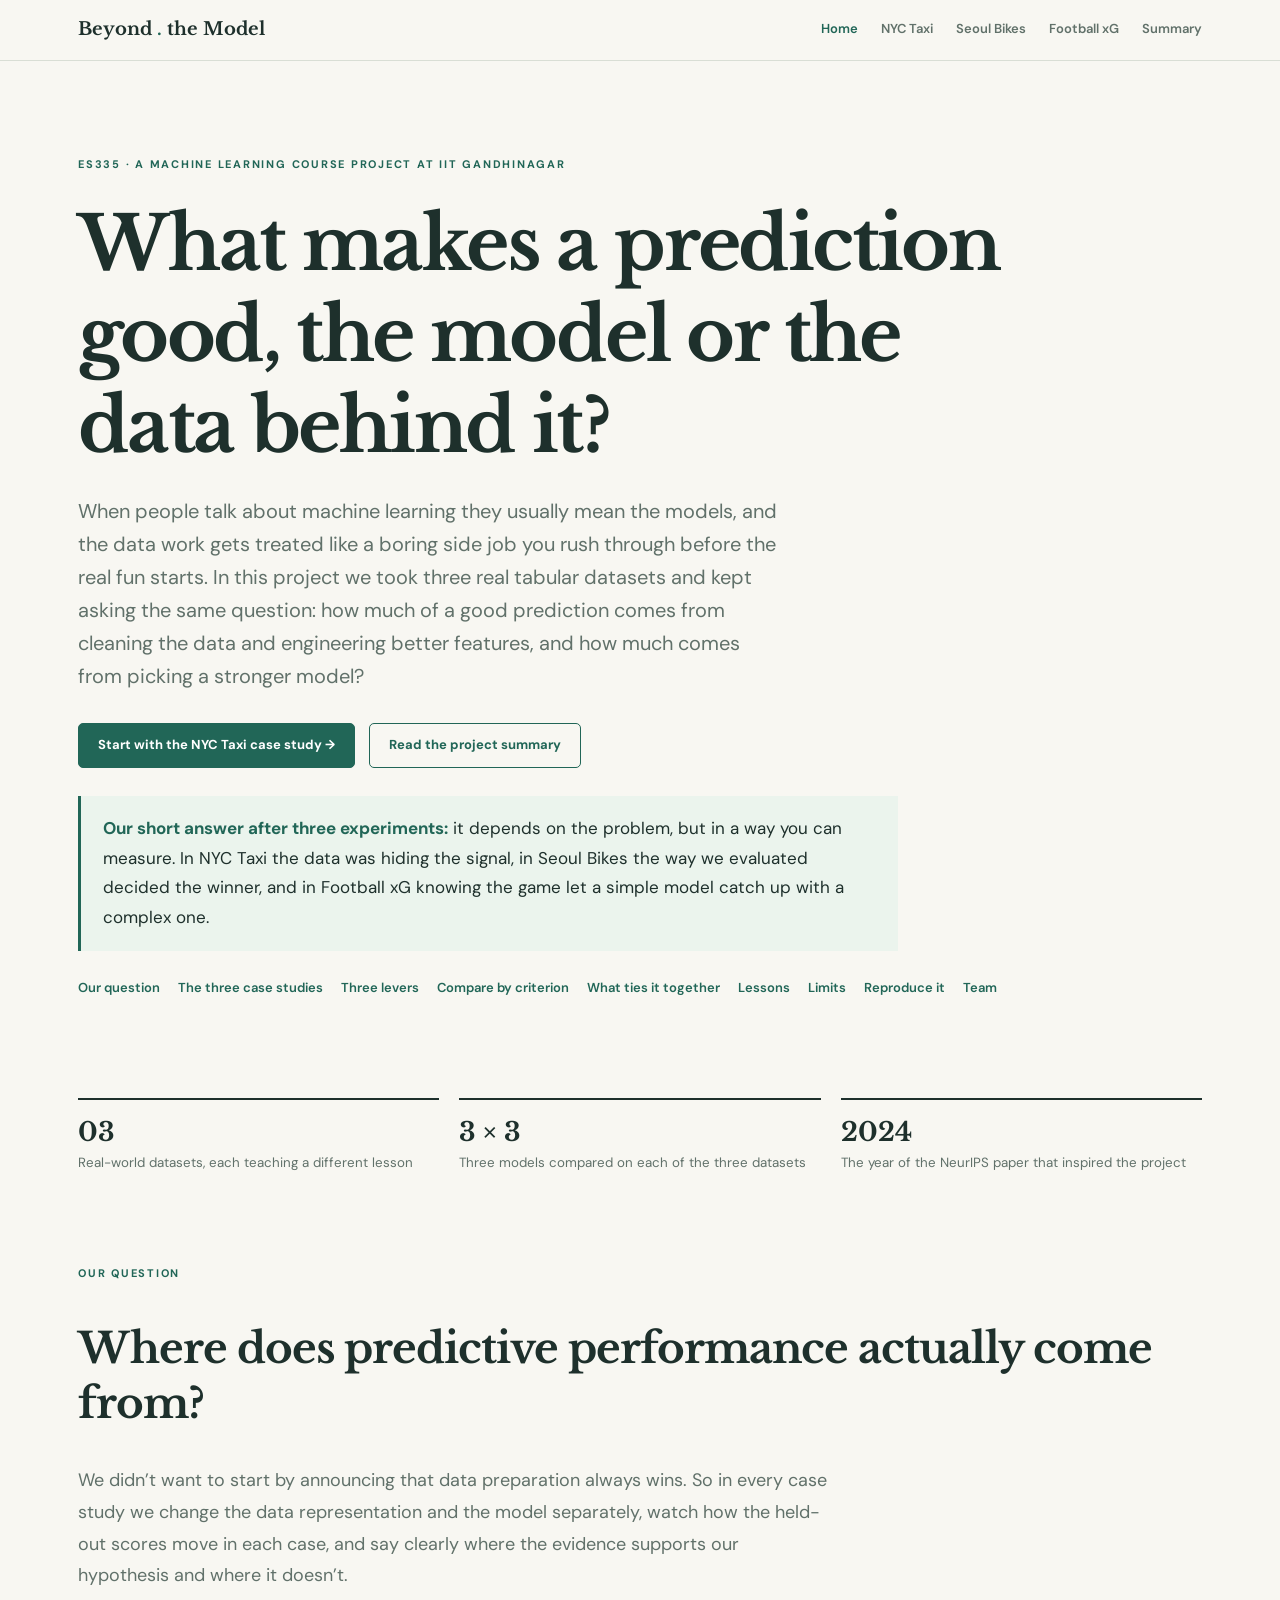
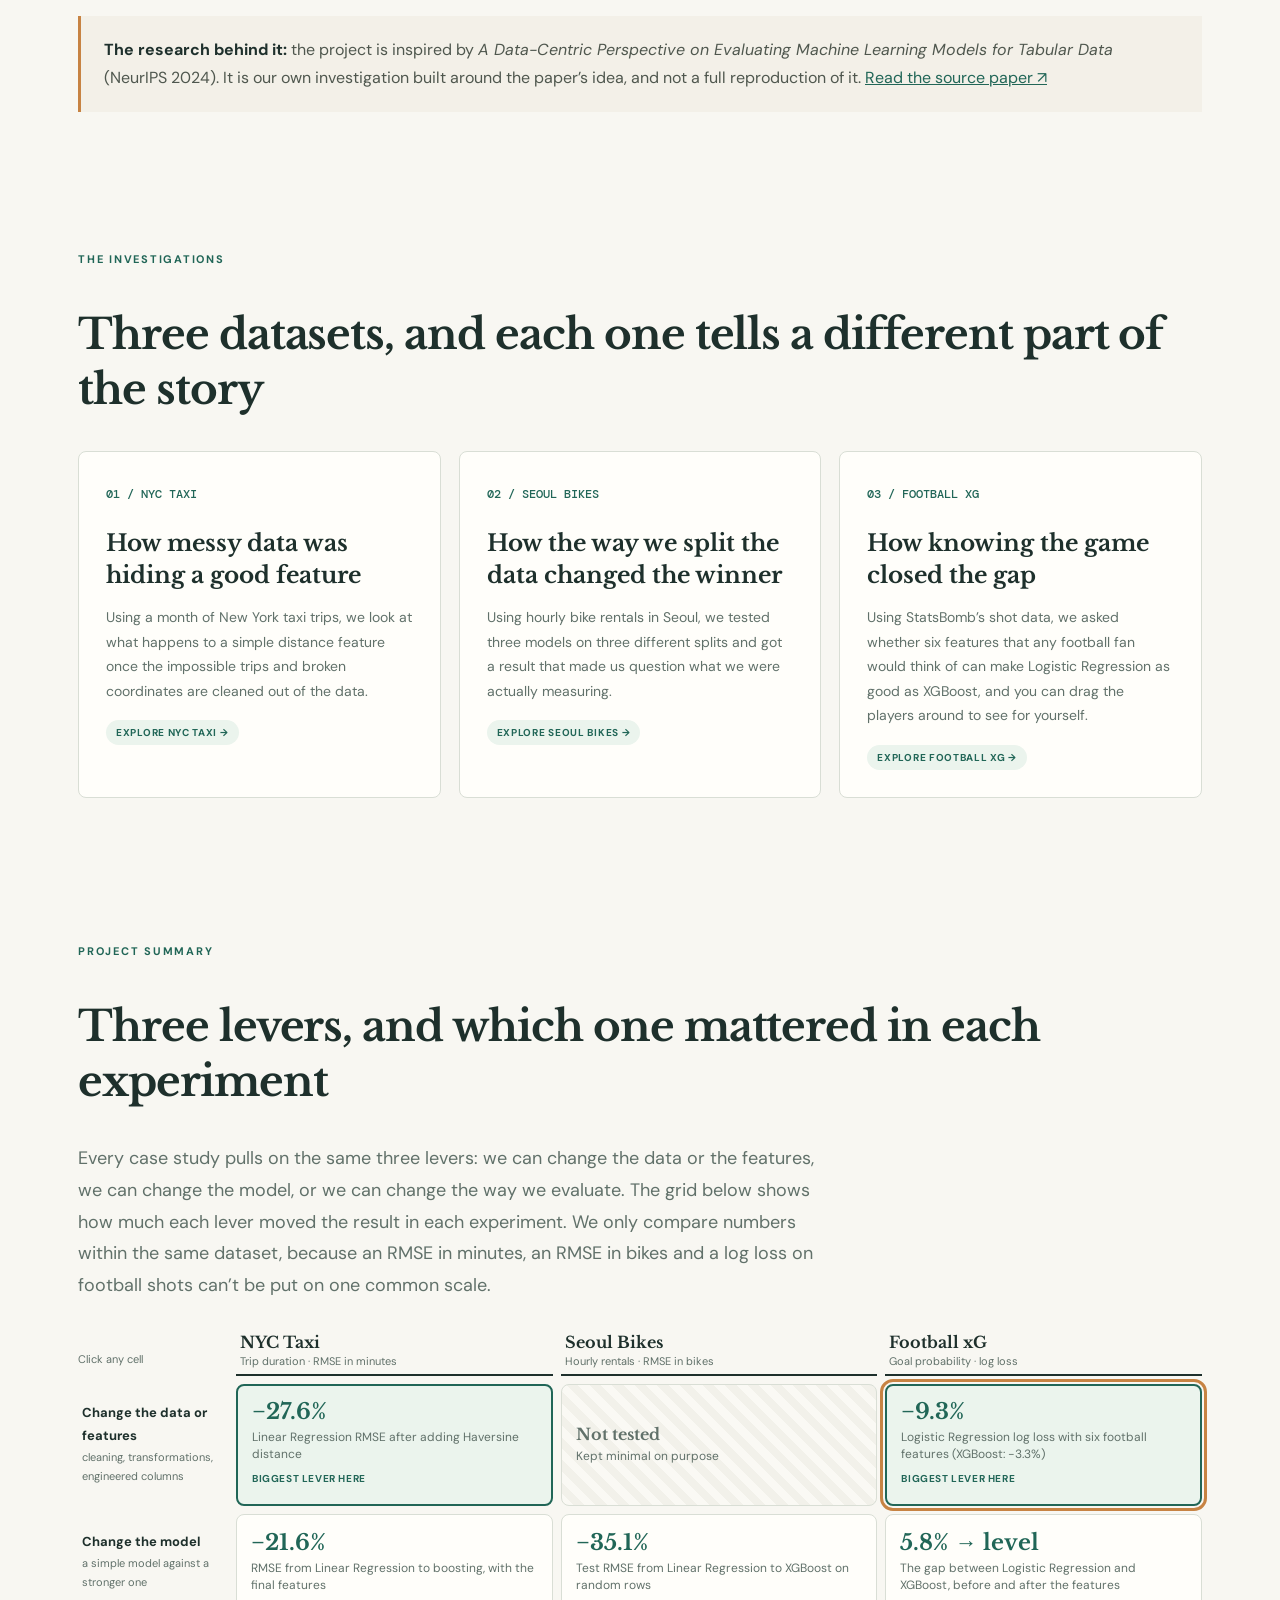
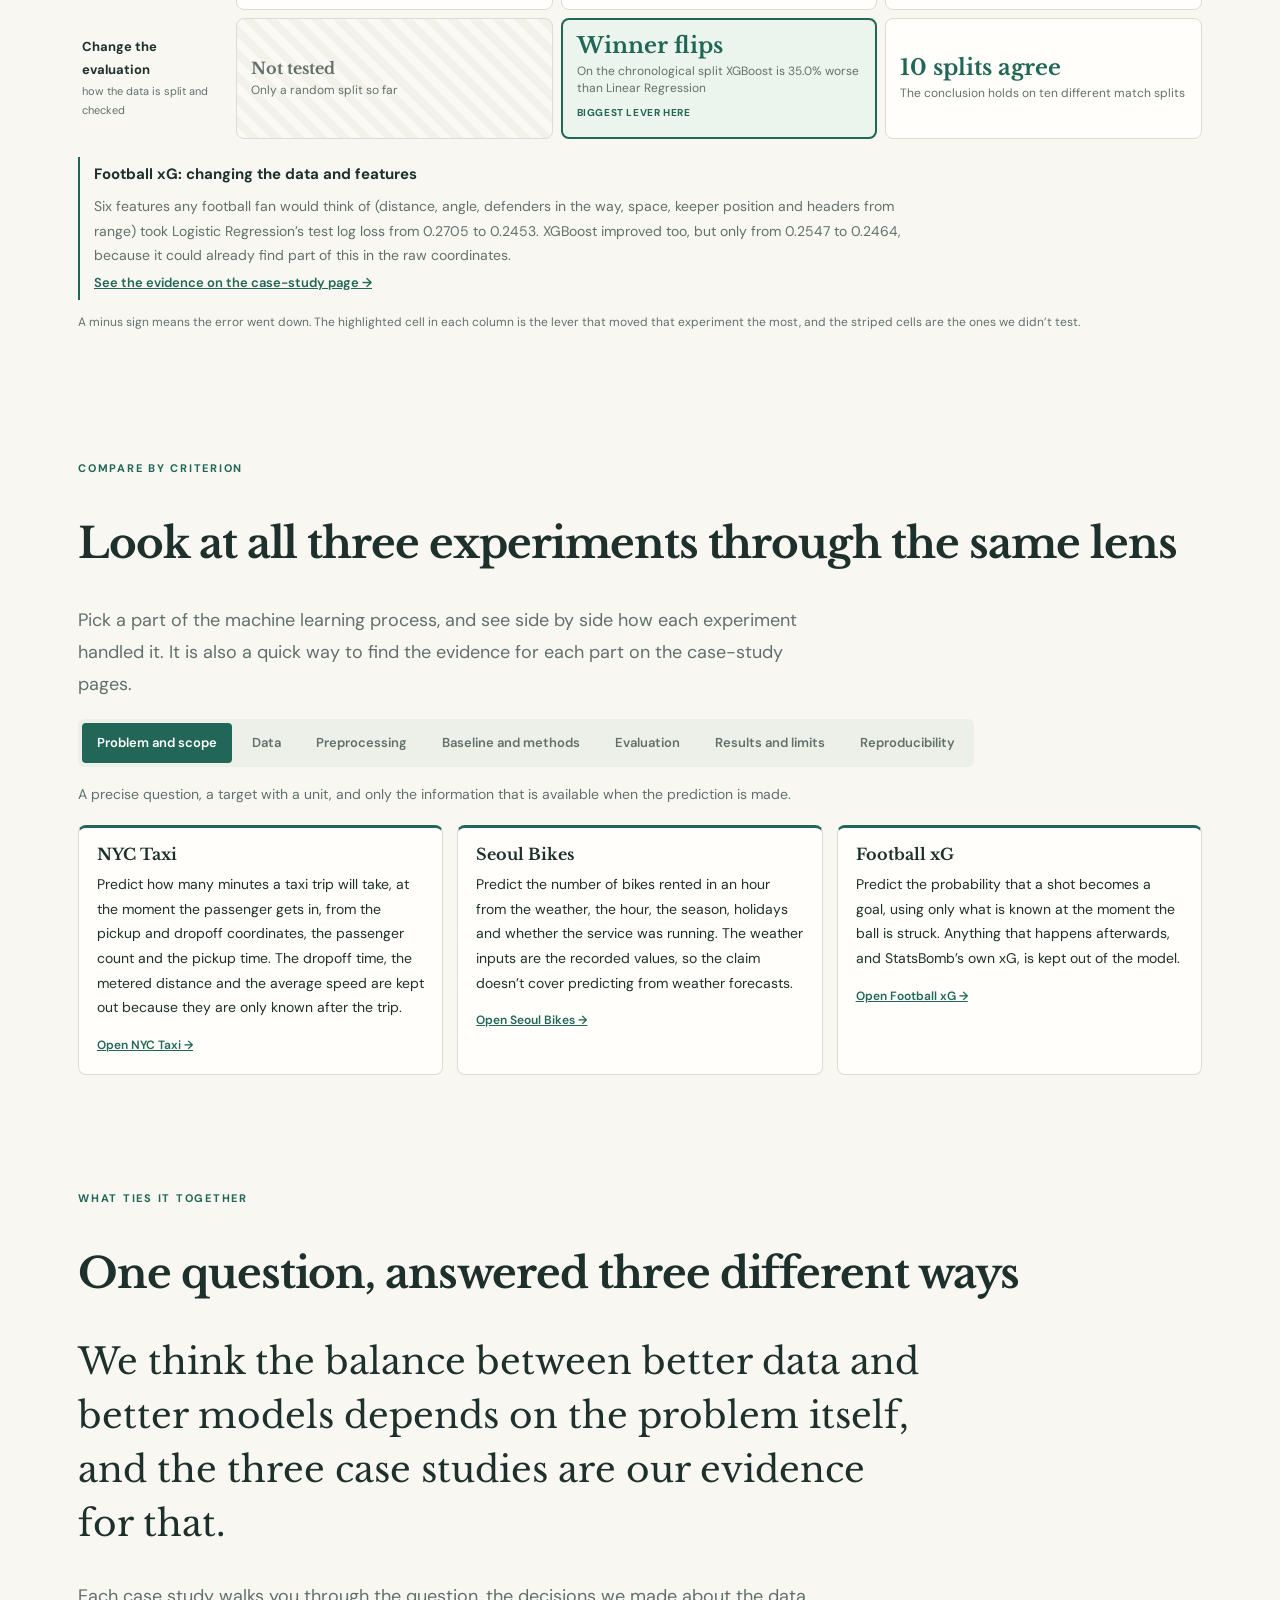
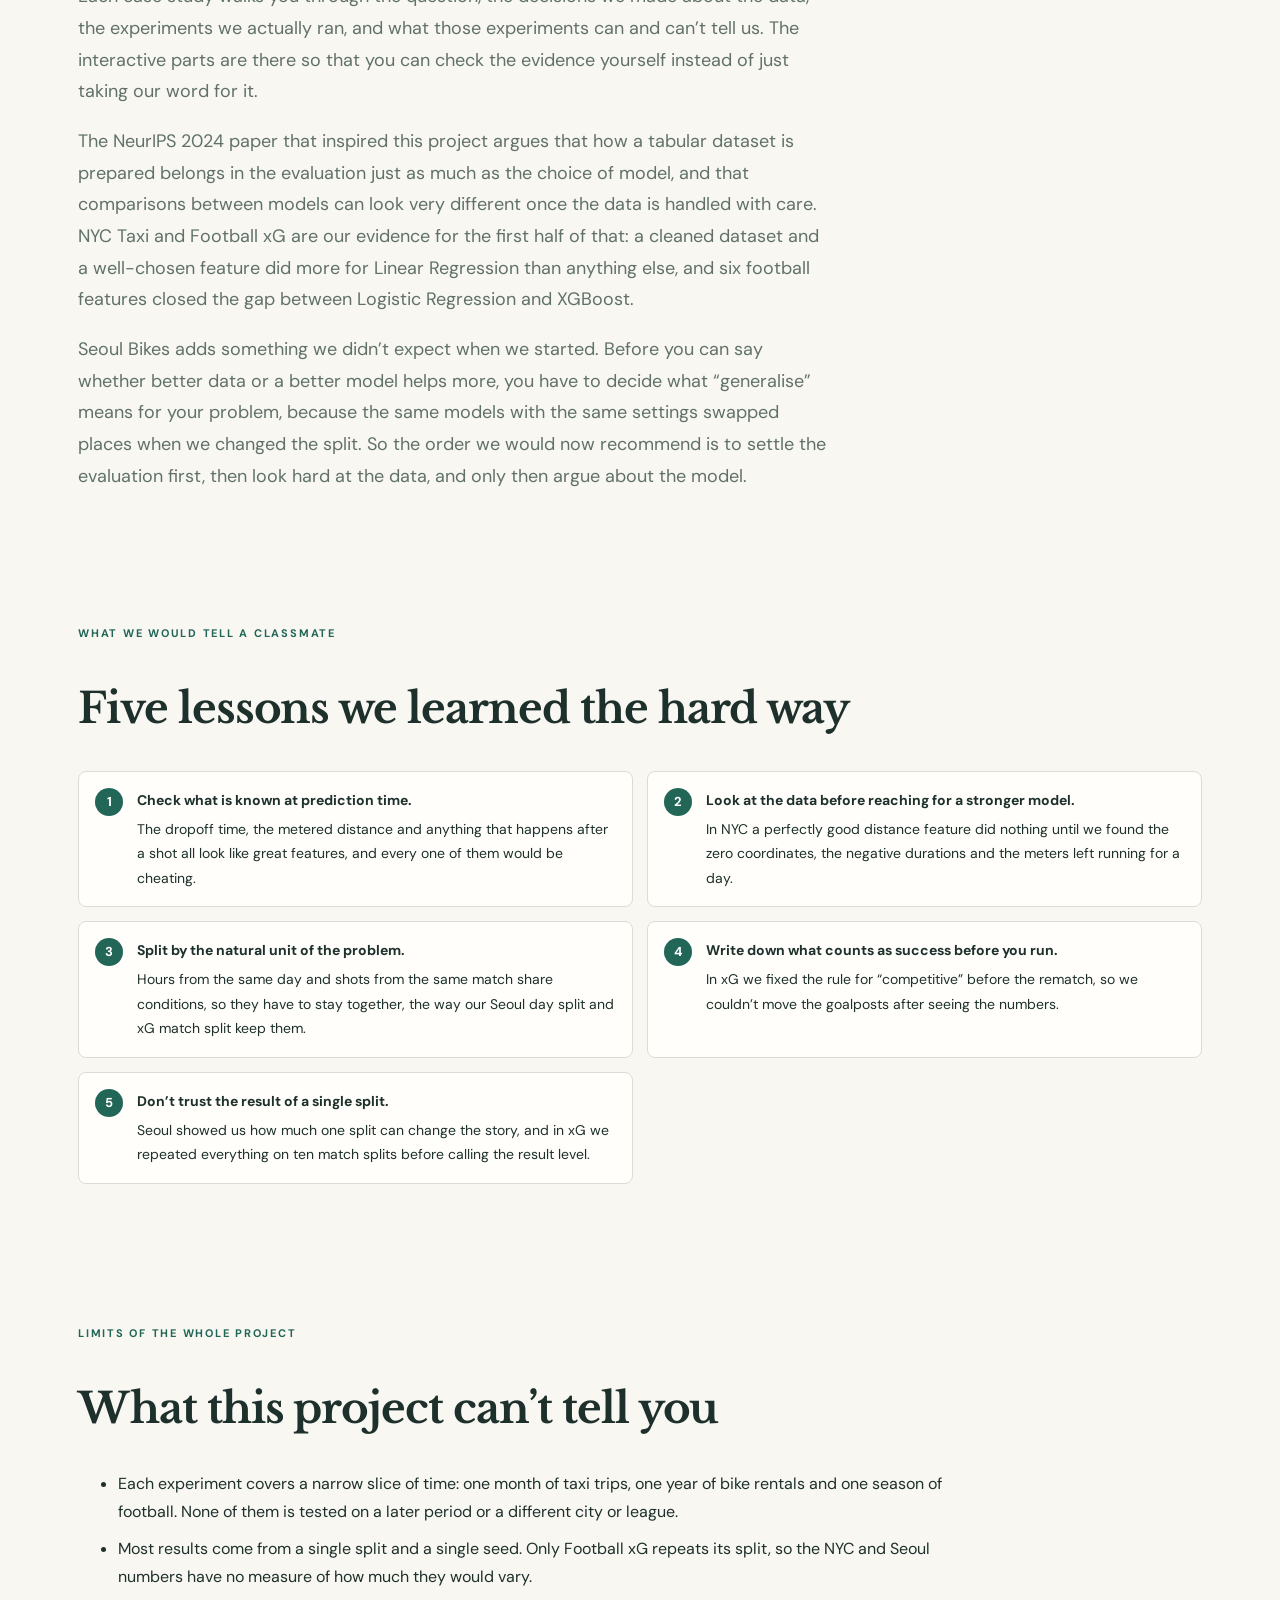
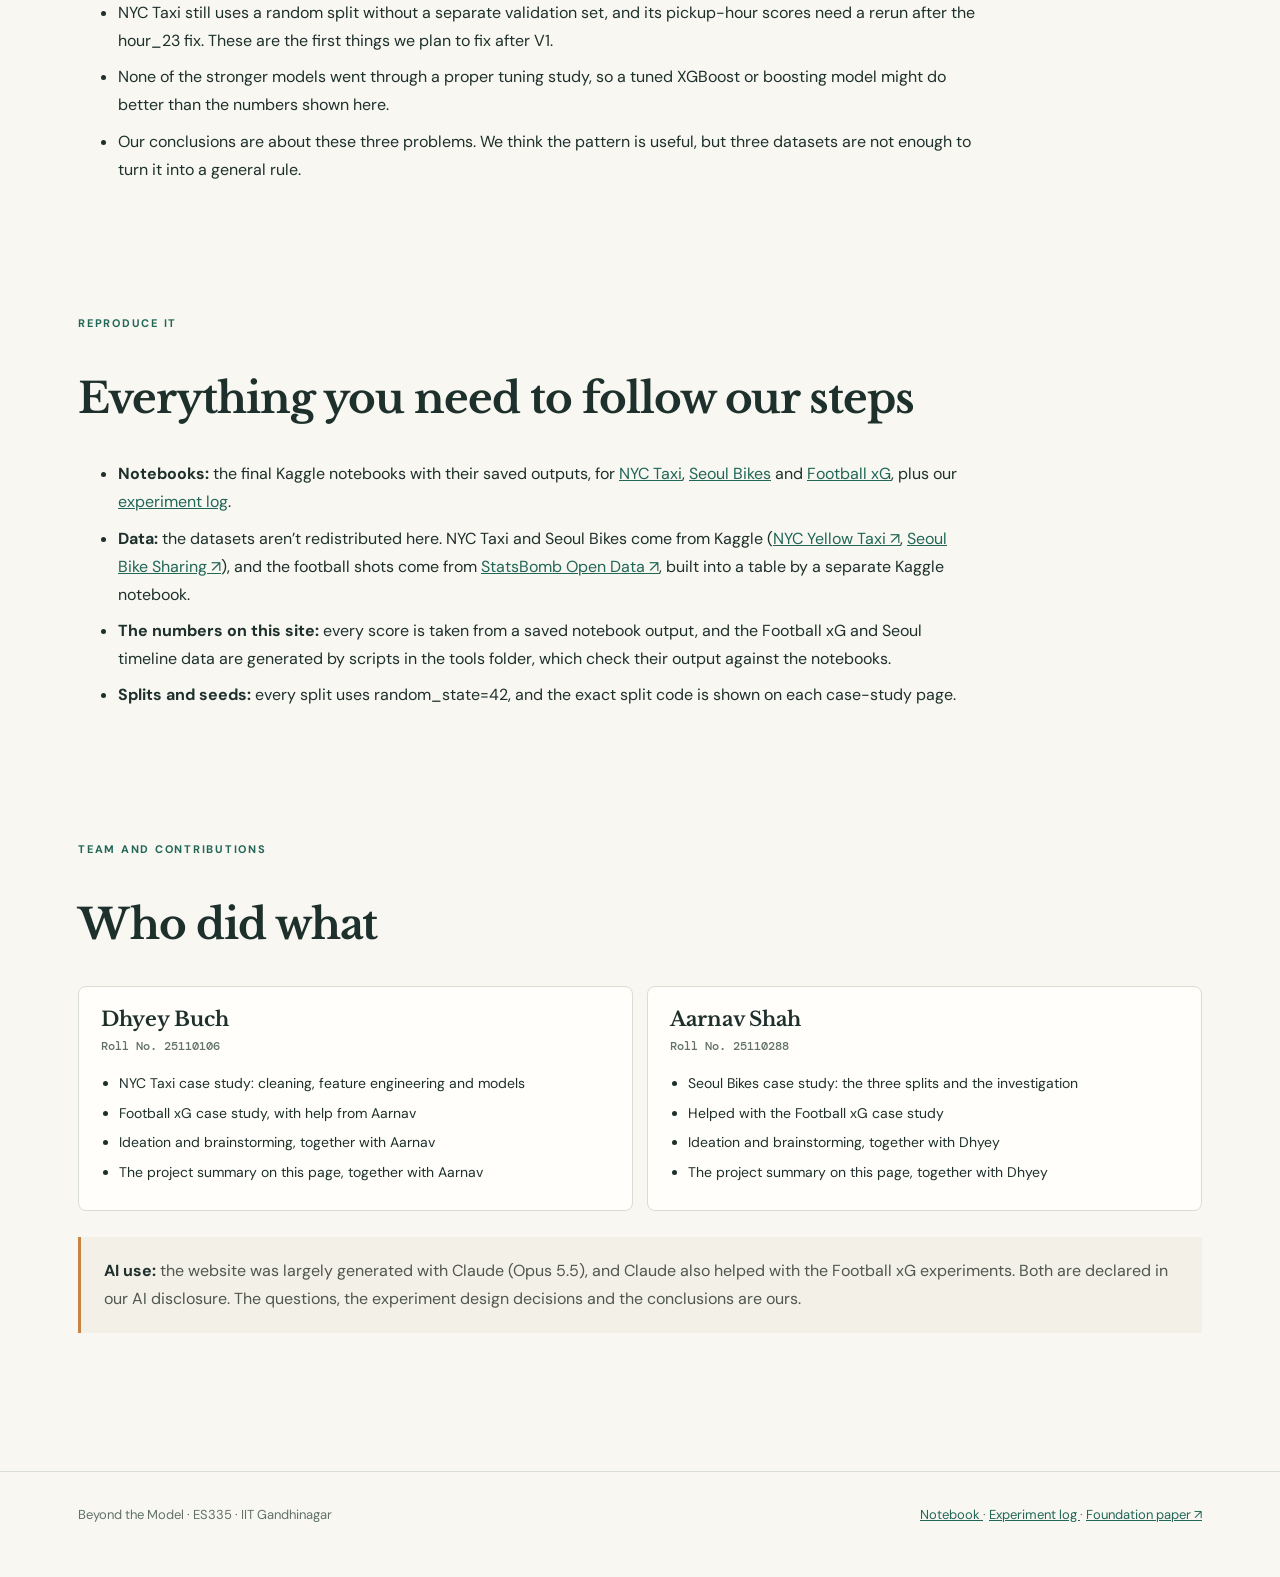
==== docs/index.html @ e811152f "Publish website V1 and final notebooks" ====
<!DOCTYPE html>
<html lang="en">
 <head>
  <meta charset="utf-8"/>
  <meta content="width=device-width, initial-scale=1" name="viewport"/>
  <meta content="Beyond the Model, an interactive data-centric machine learning project for ES335 at IIT Gandhinagar." name="description"/>
  <title>
   An interactive data-centric ML study | Beyond the Model
  </title>
  <link href="css/style.css?v=20261116-home1" rel="stylesheet"/>
  <link href="css/home.css?v=20261116-home1" rel="stylesheet"/>
 </head>
 <body class="home">
  <header class="site-header">
   <nav class="nav">
    <a class="logo" href="index.html">
     Beyond
     <span class="logo-mark">
      .
     </span>
     the Model
    </a>
    <div class="nav-links">
     <a aria-current="page" href="index.html">
      Home
     </a>
     <a href="datasets/nyc-taxi.html">
      NYC Taxi
     </a>
     <a href="datasets/dataset-2.html">
      Seoul Bikes
     </a>
     <a href="datasets/dataset-3.html">
      Football xG
     </a>
     <a href="#summary">
      Summary
     </a>
    </div>
   </nav>
  </header>
  <main>
   <section class="hero wrap">
    <span class="eyebrow">
     ES335 · A machine learning course project at IIT Gandhinagar
    </span>
    <h1>
     What makes a prediction good, the model or the data behind it?
    </h1>
    <p class="lead">
     When people talk about machine learning they usually mean the models, and the data work gets treated like a boring side job you rush through before the real fun starts. In this project we took three real tabular datasets and kept asking the same question: how much of a good prediction comes from cleaning the data and engineering better features, and how much comes from picking a stronger model?
    </p>
    <div class="hero-actions">
     <a class="btn" href="datasets/nyc-taxi.html">
      Start with the NYC Taxi case study →
     </a>
     <a class="btn ghost" href="#summary">
      Read the project summary
     </a>
    </div>
    <p class="answer">
     <strong>Our short answer after three experiments:</strong> it depends on the problem, but in a way you can measure. In NYC Taxi the data was hiding the signal, in Seoul Bikes the way we evaluated decided the winner, and in Football xG knowing the game let a simple model catch up with a complex one.
    </p>
    <nav aria-label="On this page" class="jump">
     <a href="#approach">Our question</a>
     <a href="#studies">The three case studies</a>
     <a href="#summary">Three levers</a>
     <a href="#lens">Compare by criterion</a>
     <a href="#thread">What ties it together</a>
     <a href="#lessons">Lessons</a>
     <a href="#limits">Limits</a>
     <a href="#reproduce">Reproduce it</a>
     <a href="#team">Team</a>
    </nav>
   </section>
   <div class="wrap">
    <div class="statrow">
     <div class="stat">
      <strong>
       03
      </strong>
      <small>
       Real-world datasets, each teaching a different lesson
      </small>
     </div>
     <div class="stat">
      <strong>
       3 × 3
      </strong>
      <small>
       Three models compared on each of the three datasets
      </small>
     </div>
     <div class="stat">
      <strong>
       2024
      </strong>
      <small>
       The year of the NeurIPS paper that inspired the project
      </small>
     </div>
    </div>
   </div>
   <section class="section wrap" id="approach">
    <span class="eyebrow">
     Our question
    </span>
    <h2>
     Where does predictive performance actually come from?
    </h2>
    <p class="lede">
     We didn’t want to start by announcing that data preparation always wins. So in every case study we change the data representation and the model separately, watch how the held-out scores move in each case, and say clearly where the evidence supports our hypothesis and where it doesn’t.
    </p>
    <div class="note">
     <strong>
      The research behind it:
     </strong>
     the project is inspired by
     <em>
      A Data-Centric Perspective on Evaluating Machine Learning Models for Tabular Data
     </em>
     (NeurIPS 2024). It is our own investigation built around the paper’s idea, and not a full reproduction of it.
     <a href="https://proceedings.neurips.cc/paper_files/paper/2024/hash/ae00e5ce7142d02e30a8235ede1ec6fc-Abstract-Datasets_and_Benchmarks_Track.html" rel="noopener noreferrer" target="_blank">
      Read the source paper ↗
     </a>
    </div>
   </section>
   <section class="section wrap" id="studies">
    <span class="eyebrow">
     The investigations
    </span>
    <h2>
     Three datasets, and each one tells a different part of the story
    </h2>
    <div class="cards">
     <a class="card" href="datasets/nyc-taxi.html">
      <span class="number">
       01 / NYC TAXI
      </span>
      <h3>
       How messy data was hiding a good feature
      </h3>
      <p>
       Using a month of New York taxi trips, we look at what happens to a simple distance feature once the impossible trips and broken coordinates are cleaned out of the data.
      </p>
      <span class="tag">
       Explore NYC Taxi →
      </span>
     </a>
     <a class="card" href="datasets/dataset-2.html">
      <span class="number">
       02 / SEOUL BIKES
      </span>
      <h3>
       How the way we split the data changed the winner
      </h3>
      <p>
       Using hourly bike rentals in Seoul, we tested three models on three different splits and got a result that made us question what we were actually measuring.
      </p>
      <span class="tag">
       Explore Seoul Bikes →
      </span>
     </a>
     <a class="card" href="datasets/dataset-3.html">
      <span class="number">
       03 / FOOTBALL XG
      </span>
      <h3>
       How knowing the game closed the gap
      </h3>
      <p>
       Using StatsBomb’s shot data, we asked whether six features that any football fan would think of can make Logistic Regression as good as XGBoost, and you can drag the players around to see for yourself.
      </p>
      <span class="tag">
       Explore Football xG →
      </span>
     </a>
    </div>
   </section>
   <section class="section wrap" id="summary">
    <span class="eyebrow">
     Project summary
    </span>
    <h2>
     Three levers, and which one mattered in each experiment
    </h2>
    <p class="lede">
     Every case study pulls on the same three levers: we can change the data or the features, we can change the model, or we can change the way we evaluate. The grid below shows how much each lever moved the result in each experiment. We only compare numbers within the same dataset, because an RMSE in minutes, an RMSE in bikes and a log loss on football shots can’t be put on one common scale.
    </p>
    <div aria-label="The effect of each lever in each case study" class="levers" id="levers">
    </div>
    <div aria-live="polite" class="lever-detail" id="lever-detail" role="status">
    </div>
    <p class="mini">
     A minus sign means the error went down. The highlighted cell in each column is the lever that moved that experiment the most, and the striped cells are the ones we didn’t test.
    </p>
   </section>
   <section class="section wrap" id="lens">
    <span class="eyebrow">
     Compare by criterion
    </span>
    <h2>
     Look at all three experiments through the same lens
    </h2>
    <p class="lede">
     Pick a part of the machine learning process, and see side by side how each experiment handled it. It is also a quick way to find the evidence for each part on the case-study pages.
    </p>
    <div aria-label="Choose a criterion" class="seg" role="group">
     <button aria-pressed="true" class="active" data-lens="problem" type="button">Problem and scope</button>
     <button aria-pressed="false" data-lens="data" type="button">Data</button>
     <button aria-pressed="false" data-lens="preprocessing" type="button">Preprocessing</button>
     <button aria-pressed="false" data-lens="baseline" type="button">Baseline and methods</button>
     <button aria-pressed="false" data-lens="evaluation" type="button">Evaluation</button>
     <button aria-pressed="false" data-lens="results" type="button">Results and limits</button>
     <button aria-pressed="false" data-lens="reproducibility" type="button">Reproducibility</button>
    </div>
    <p aria-live="polite" class="lens-intro" id="lens-intro">
    </p>
    <div class="lens-cards" id="lens-cards">
    </div>
   </section>
   <section class="section wrap" id="thread">
    <span class="eyebrow">
     What ties it together
    </span>
    <h2>
     One question, answered three different ways
    </h2>
    <p class="homepage-quote">
     We think the balance between better data and better models depends on the problem itself, and the three case studies are our evidence for that.
    </p>
    <p class="lede">
     Each case study walks you through the question, the decisions we made about the data, the experiments we actually ran, and what those experiments can and can’t tell us. The interactive parts are there so that you can check the evidence yourself instead of just taking our word for it.
    </p>
    <p class="lede">
     The NeurIPS 2024 paper that inspired this project argues that how a tabular dataset is prepared belongs in the evaluation just as much as the choice of model, and that comparisons between models can look very different once the data is handled with care. NYC Taxi and Football xG are our evidence for the first half of that: a cleaned dataset and a well-chosen feature did more for Linear Regression than anything else, and six football features closed the gap between Logistic Regression and XGBoost.
    </p>
    <p class="lede">
     Seoul Bikes adds something we didn’t expect when we started. Before you can say whether better data or a better model helps more, you have to decide what “generalise” means for your problem, because the same models with the same settings swapped places when we changed the split. So the order we would now recommend is to settle the evaluation first, then look hard at the data, and only then argue about the model.
    </p>
   </section>
   <section class="section wrap" id="lessons">
    <span class="eyebrow">
     What we would tell a classmate
    </span>
    <h2>
     Five lessons we learned the hard way
    </h2>
    <ol class="lessons">
     <li><strong>Check what is known at prediction time.</strong> The dropoff time, the metered distance and anything that happens after a shot all look like great features, and every one of them would be cheating.</li>
     <li><strong>Look at the data before reaching for a stronger model.</strong> In NYC a perfectly good distance feature did nothing until we found the zero coordinates, the negative durations and the meters left running for a day.</li>
     <li><strong>Split by the natural unit of the problem.</strong> Hours from the same day and shots from the same match share conditions, so they have to stay together, the way our Seoul day split and xG match split keep them.</li>
     <li><strong>Write down what counts as success before you run.</strong> In xG we fixed the rule for “competitive” before the rematch, so we couldn’t move the goalposts after seeing the numbers.</li>
     <li><strong>Don’t trust the result of a single split.</strong> Seoul showed us how much one split can change the story, and in xG we repeated everything on ten match splits before calling the result level.</li>
    </ol>
   </section>
   <section class="section wrap" id="limits">
    <span class="eyebrow">
     Limits of the whole project
    </span>
    <h2>
     What this project can’t tell you
    </h2>
    <ul class="limits-list">
     <li>Each experiment covers a narrow slice of time: one month of taxi trips, one year of bike rentals and one season of football. None of them is tested on a later period or a different city or league.</li>
     <li>Most results come from a single split and a single seed. Only Football xG repeats its split, so the NYC and Seoul numbers have no measure of how much they would vary.</li>
     <li>NYC Taxi still uses a random split without a separate validation set, and its pickup-hour scores need a rerun after the hour_23 fix. These are the first things we plan to fix after V1.</li>
     <li>None of the stronger models went through a proper tuning study, so a tuned XGBoost or boosting model might do better than the numbers shown here.</li>
     <li>Our conclusions are about these three problems. We think the pattern is useful, but three datasets are not enough to turn it into a general rule.</li>
    </ul>
   </section>
   <section class="section wrap" id="reproduce">
    <span class="eyebrow">
     Reproduce it
    </span>
    <h2>
     Everything you need to follow our steps
    </h2>
    <ul class="repro-list">
     <li><strong>Notebooks:</strong> the final Kaggle notebooks with their saved outputs, for <a href="notebooks/nyc-taxi.ipynb">NYC Taxi</a>, <a href="notebooks/seoul-bike-sharing.ipynb">Seoul Bikes</a> and <a href="notebooks/football-xg.ipynb">Football xG</a>, plus our <a href="research/experiments.md">experiment log</a>.</li>
     <li><strong>Data:</strong> the datasets aren’t redistributed here. NYC Taxi and Seoul Bikes come from Kaggle (<a href="https://www.kaggle.com/datasets/elemento/nyc-yellow-taxi-trip-data" rel="noopener noreferrer" target="_blank">NYC Yellow Taxi ↗</a>, <a href="https://www.kaggle.com/datasets/waleedejaz/seoul-bike-sharing-demand" rel="noopener noreferrer" target="_blank">Seoul Bike Sharing ↗</a>), and the football shots come from <a href="https://github.com/statsbomb/open-data" rel="noopener noreferrer" target="_blank">StatsBomb Open Data ↗</a>, built into a table by a separate Kaggle notebook.</li>
     <li><strong>The numbers on this site:</strong> every score is taken from a saved notebook output, and the Football xG and Seoul timeline data are generated by scripts in the tools folder, which check their output against the notebooks.</li>
     <li><strong>Splits and seeds:</strong> every split uses random_state=42, and the exact split code is shown on each case-study page.</li>
    </ul>
   </section>
   <section class="section wrap" id="team">
    <span class="eyebrow">
     Team and contributions
    </span>
    <h2>
     Who did what
    </h2>
    <div class="team">
     <div class="member">
      <h3>Dhyey Buch</h3>
      <span class="roll">Roll No. 25110106</span>
      <ul>
       <li>NYC Taxi case study: cleaning, feature engineering and models</li>
       <li>Football xG case study, with help from Aarnav</li>
       <li>Ideation and brainstorming, together with Aarnav</li>
       <li>The project summary on this page, together with Aarnav</li>
      </ul>
     </div>
     <div class="member">
      <h3>Aarnav Shah</h3>
      <span class="roll">Roll No. 25110288</span>
      <ul>
       <li>Seoul Bikes case study: the three splits and the investigation</li>
       <li>Helped with the Football xG case study</li>
       <li>Ideation and brainstorming, together with Dhyey</li>
       <li>The project summary on this page, together with Dhyey</li>
      </ul>
     </div>
    </div>
    <div class="note">
     <strong>
      AI use:
     </strong>
     the website was largely generated with Claude (Opus 5.5), and Claude also helped with the Football xG experiments. Both are declared in our AI disclosure. The questions, the experiment design decisions and the conclusions are ours.
    </div>
   </section>
  </main>
  <footer class="footer">
   <div class="wrap footer-inner">
    <span>
     Beyond the Model · ES335 · IIT Gandhinagar
    </span>
    <span>
     <a href="notebooks/nyc-taxi.ipynb">
      Notebook
     </a>
     ·
     <a href="research/experiments.md">
      Experiment log
     </a>
     ·
     <a href="https://proceedings.neurips.cc/paper_files/paper/2024/hash/ae00e5ce7142d02e30a8235ede1ec6fc-Abstract-Datasets_and_Benchmarks_Track.html">
      Foundation paper ↗
     </a>
    </span>
   </div>
  </footer>
  <script defer="" src="js/common.js?v=20261116-home1">
  </script>
  <script defer="" src="js/home.js?v=20261116-home1">
  </script>
 </body>
</html>
---- docs/css/style.css ----
@import url("https://fonts.googleapis.com/css2?family=DM+Sans:wght@400;500;600;700&family=DM+Mono:wght@400;500&family=Libre+Baskerville:wght@400;700&display=swap");
:root {
  --paper: #f8f7f2;
  --white: #fffefa;
  --ink: #1e302c;
  --muted: #61716a;
  --line: #d9ded5;
  --forest: #216657;
  --accent: #c78343;
  --highlight: #ebf4ed;
  --rose: #a95e4f;
  --shadow: 0 14px 42px rgba(24, 50, 41, 0.07);
}
* {
  box-sizing: border-box;
}
html {
  scroll-behavior: smooth;
}
body {
  margin: 0;
  background: var(--paper);
  color: var(--ink);
  font:
    16px/1.76 "DM Sans",
    sans-serif;
}
a {
  color: var(--forest);
}
a:hover {
  text-decoration-thickness: 2px;
}
strong {
  font-weight: 700;
}
button,
select {
  font: inherit;
}
button {
  cursor: pointer;
}
button:focus-visible,
a:focus-visible,
select:focus-visible {
  outline: 3px solid var(--accent);
  outline-offset: 3px;
}
.site-header {
  position: sticky;
  top: 0;
  background: rgba(248, 247, 242, 0.97);
  backdrop-filter: blur(16px);
  border-bottom: 1px solid var(--line);
  z-index: 10;
}
.nav {
  max-width: 1180px;
  margin: auto;
  padding: 14px 28px;
  display: flex;
  gap: 24px;
  justify-content: space-between;
  align-items: center;
}
.logo {
  color: var(--ink);
  text-decoration: none;
  font-family: "Libre Baskerville", Georgia, serif;
  font-weight: 700;
  font-size: 18px;
}
.logo-mark {
  color: var(--forest);
}
.nav-links {
  display: flex;
  gap: 23px;
  flex-wrap: wrap;
}
.nav-links a {
  text-decoration: none;
  color: var(--muted);
  font-size: 13px;
  font-weight: 600;
}
.nav-links a[aria-current="page"],
.nav-links a:hover {
  color: var(--forest);
}
.wrap {
  max-width: 1180px;
  margin: auto;
  padding: 0 28px;
}
.hero {
  padding: 88px 0 70px;
}
.eyebrow {
  letter-spacing: 0.16em;
  text-transform: uppercase;
  font-size: 11px;
  color: var(--forest);
  font-weight: 700;
}
.hero h1,
.chapter h2,
.page-title {
  font-family: "Libre Baskerville", Georgia, serif;
  line-height: 1.23;
  letter-spacing: -0.035em;
}
.hero h1 {
  font-size: clamp(38px, 5.8vw, 78px);
  max-width: 990px;
  margin: 22px 0;
}
.hero .lead {
  max-width: 710px;
  font-size: 20px;
  color: var(--muted);
  line-height: 1.65;
}
.hero-actions {
  margin-top: 30px;
  display: flex;
  gap: 14px;
  flex-wrap: wrap;
}
.btn {
  display: inline-block;
  border: 1px solid var(--forest);
  padding: 10px 19px;
  border-radius: 5px;
  background: var(--forest);
  color: #fff;
  text-decoration: none;
  font-weight: 700;
  font-size: 13px;
}
.btn.ghost {
  background: transparent;
  color: var(--forest);
}
.divider {
  height: 1px;
  background: var(--line);
  margin: 26px 0;
}
.statrow {
  display: grid;
  grid-template-columns: repeat(3, 1fr);
  gap: 20px;
  padding: 28px 0;
}
.stat {
  border-top: 2px solid var(--ink);
  padding-top: 16px;
}
.stat strong {
  display: block;
  font:
    700 26px "Libre Baskerville",
    serif;
}
.stat small {
  color: var(--muted);
}
.section {
  padding: 54px 0;
}
.section h2 {
  font:
    700 clamp(28px, 3.3vw, 42px)/1.3 "Libre Baskerville",
    serif;
  letter-spacing: -0.025em;
}
.lede {
  max-width: 750px;
  color: var(--muted);
  font-size: 18px;
}
.cards {
  display: grid;
  grid-template-columns: repeat(3, 1fr);
  gap: 18px;
  margin: 30px 0;
}
.card {
  background: var(--white);
  border: 1px solid var(--line);
  border-radius: 8px;
  padding: 27px;
  min-height: 245px;
  text-decoration: none;
  color: var(--ink);
  transition:
    transform 0.15s,
    border-color 0.15s;
}
.card:hover {
  transform: translateY(-3px);
  border-color: var(--forest);
}
.card .number {
  color: var(--forest);
  font:
    500 12px "DM Mono",
    monospace;
}
.card h3 {
  font:
    700 23px/1.4 "Libre Baskerville",
    serif;
  margin: 19px 0 10px;
}
.card p {
  color: var(--muted);
  font-size: 14px;
}
.tag {
  font:
    700 10px "DM Sans",
    sans-serif;
  letter-spacing: 0.07em;
  text-transform: uppercase;
  background: var(--highlight);
  color: var(--forest);
  border-radius: 999px;
  padding: 6px 10px;
  white-space: nowrap;
}
.tag.pending {
  background: #f1ebe1;
  color: #8a6a41;
}
.note {
  border-left: 3px solid var(--accent);
  background: #f3f0e8;
  padding: 20px 23px;
  margin: 24px 0;
  color: #4f574e;
}
.note strong {
  color: var(--ink);
}
.report-layout {
  display: grid;
  grid-template-columns: 180px minmax(0, 1fr);
  gap: 56px;
}
.toc {
  position: sticky;
  top: calc(var(--header-height, 72px) + 20px);
  align-self: start;
  padding-top: 12px;
}
.toc span {
  font-size: 11px;
  letter-spacing: 0.14em;
  text-transform: uppercase;
  color: var(--muted);
  font-weight: 700;
}
.toc a {
  display: block;
  color: var(--muted);
  text-decoration: none;
  font-size: 13px;
  padding: 7px 0;
  line-height: 1.5;
}
.toc a:hover {
  color: var(--forest);
}
.chapter {
  border-top: 1px solid var(--line);
  padding: 70px 0;
  scroll-margin-top: calc(var(--header-height, 72px) + 20px);
}
.chapter:first-child {
  border-top: 0;
  padding-top: 16px;
}
.chapter h2 {
  font-size: clamp(29px, 3.2vw, 40px);
  margin: 11px 0 20px;
}
.chapter p {
  max-width: 760px;
}
.subhead {
  font:
    700 22px "Libre Baskerville",
    serif;
  margin: 32px 0 10px;
}
.lab {
  background: var(--white);
  border: 1px solid #d7dfd8;
  border-radius: 10px;
  padding: 26px;
  margin: 34px 0;
  box-shadow: var(--shadow);
}
.lab-head {
  display: flex;
  gap: 20px;
  justify-content: space-between;
  align-items: start;
}
.lab h3 {
  font:
    700 22px "Libre Baskerville",
    serif;
  margin: 5px 0;
}
.lab p {
  color: var(--muted);
  font-size: 14px;
  margin: 5px 0 16px;
}
.lab .eyebrow {
  color: var(--accent);
}
.seg {
  display: flex;
  gap: 5px;
  padding: 4px;
  background: #edf0e9;
  border-radius: 6px;
  width: fit-content;
  flex-wrap: wrap;
  margin: 15px 0;
}
.seg button {
  border: 0;
  background: transparent;
  border-radius: 4px;
  padding: 9px 15px;
  font-size: 13px;
  font-weight: 600;
  color: var(--muted);
}
.seg button.active {
  background: var(--forest);
  color: white;
}
.metric-grid {
  display: grid;
  grid-template-columns: repeat(2, 1fr);
  gap: 14px;
}
.metric {
  border: 1px solid var(--line);
  padding: 15px;
  border-radius: 5px;
  background: #fcfcf9;
}
.metric small {
  display: block;
  color: var(--muted);
  font-size: 12px;
}
.metric strong {
  font:
    700 25px "Libre Baskerville",
    serif;
  display: block;
  margin-top: 7px;
}
.metric em {
  font-style: normal;
  font-size: 12px;
  color: var(--muted);
}
.bar-track {
  height: 15px;
  border-radius: 3px;
  background: #e8ede5;
  overflow: hidden;
  margin: 12px 0 5px;
}
.bar-fill {
  height: 100%;
  background: var(--forest);
  width: 0;
  transition: width 0.35s;
}
.form-grid {
  display: grid;
  grid-template-columns: 1fr 1fr;
  gap: 18px;
}
.field label {
  display: block;
  font-size: 12px;
  font-weight: 700;
  color: var(--muted);
  margin-bottom: 8px;
}
.field select {
  width: 100%;
  padding: 10px;
  border: 1px solid var(--line);
  background: white;
  border-radius: 4px;
  color: var(--ink);
}
.warning {
  background: #fff4e9;
  border: 1px solid #e7c69f;
  padding: 15px 18px;
  border-radius: 5px;
  font-size: 13px;
  color: #705537;
  margin: 16px 0;
}
.table-wrap {
  overflow: auto;
}
.table {
  width: 100%;
  border-collapse: collapse;
  font-size: 14px;
}
.table th,
.table td {
  padding: 12px 14px;
  border-bottom: 1px solid var(--line);
  text-align: left;
}
.table th {
  color: var(--muted);
  font-size: 12px;
}
.table tr:last-child td {
  border: 0;
}
.code-top {
  display: flex;
  justify-content: space-between;
  align-items: center;
  padding: 10px 16px;
  background: #243b36;
  color: #d0e5db;
  font:
    500 11px "DM Mono",
    monospace;
  border-radius: 8px 8px 0 0;
}
.copy {
  background: transparent;
  color: #d0e5db;
  border: 1px solid #718c82;
  border-radius: 4px;
  padding: 4px 9px;
  font: inherit;
}
.code {
  margin: 0;
  background: #172b27;
  color: #e4efe8;
  padding: 20px;
  border-radius: 0 0 8px 8px;
  white-space: pre;
  overflow: auto;
  font:
    12px/1.65 "DM Mono",
    monospace;
  max-height: 420px;
}
.code-block {
  margin: 25px 0;
}
.code-caption {
  color: var(--muted);
  font-size: 12px;
  margin: 6px 0;
}
.chapter-number {
  font:
    600 12px "DM Mono",
    monospace;
  color: var(--forest);
}
.footer {
  border-top: 1px solid var(--line);
  margin-top: 60px;
  padding: 32px 0 50px;
  color: var(--muted);
  font-size: 13px;
}
.footer-inner {
  display: flex;
  justify-content: space-between;
  gap: 20px;
  flex-wrap: wrap;
}
.callout {
  background: #eaf2ea;
  border-radius: 8px;
  padding: 25px;
  margin: 24px 0;
}
.callout .big {
  font:
    700 35px "Libre Baskerville",
    serif;
  color: var(--forest);
}
.mini {
  font-size: 12px;
  color: var(--muted);
}
.hr {
  border: 0;
  border-top: 1px solid var(--line);
  margin: 26px 0;
}
.sticky-label {
  display: inline-flex;
  gap: 6px;
  align-items: center;
}
.empty {
  border: 1px dashed #aebbb1;
  border-radius: 8px;
  padding: 25px;
  color: var(--muted);
  background: #fbfbf6;
}
.homepage-quote {
  font:
    400 clamp(23px, 3vw, 36px)/1.5 "Libre Baskerville",
    serif;
  max-width: 850px;
  margin: 30px 0;
}
.citation {
  font-size: 13px;
}
.status {
  font:
    600 11px "DM Mono",
    monospace;
  letter-spacing: 0.02em;
  color: var(--forest);
}
@media (max-width: 700px) {
  .report-layout {
    grid-template-columns: 1fr;
    gap: 0;
  }
  .toc {
    position: sticky;
    top: var(--header-height, 108px);
    z-index: 9;
    background: var(--paper);
    padding-top: 8px;
    display: flex;
    gap: 12px;
    overflow: auto;
    border-bottom: 1px solid var(--line);
    padding-bottom: 10px;
  }
  .toc span {
    flex: 0 0 auto;
    display: block;
    align-self: center;
  }
  .toc a {
    flex-shrink: 0;
  }
  .cards {
    grid-template-columns: 1fr;
  }
  .nav {
    flex-direction: column;
    align-items: start;
    gap: 10px;
  }
  .form-grid {
    grid-template-columns: 1fr;
  }
  .hero {
    padding: 50px 0;
  }
  .chapter {
    padding: 45px 0;
  }
}
@media (max-width: 550px) {
  .wrap {
    padding: 0 18px;
  }
  .nav {
    padding: 13px 18px;
  }
  .nav-links {
    gap: 12px;
  }
  .nav-links a {
    font-size: 11px;
  }
  .statrow {
    grid-template-columns: 1fr 1fr;
  }
  .lab {
    padding: 16px;
  }
  .lab-head {
    display: block;
  }
  .metric-grid {
    grid-template-columns: 1fr;
  }
  .hero .lead {
    font-size: 17px;
  }
}
@media (prefers-reduced-motion: reduce) {
  html {
    scroll-behavior: auto;
  }
  *,
  *:before,
  *:after {
    transition: none !important;
    animation: none !important;
  }
}

/* The chapter navigation remains present at tablet and phone widths. */
.toc a[aria-current="location"] {
  color: var(--forest);
  font-weight: 700;
}
@media (min-width: 701px) and (max-width: 1000px) {
  .report-layout { grid-template-columns: 150px minmax(0, 1fr); gap: 28px; }
  .nav { gap: 12px; }
  .nav-links { gap: 12px; }
}
@media (max-width: 700px) {
  .chapter { scroll-margin-top: calc(var(--header-height, 108px) + 66px); }
}

/* Prevent wide tables/code from widening the whole report. */
.report-layout > div { min-width: 0; }
.wrap.hero, .wrap.section { padding-inline: 28px; }
@media (max-width: 550px) {
  .wrap.hero, .wrap.section { padding-inline: 18px; }
}

/* Baseline sections on the case-study pages. */
.baseline-grid {
  display: grid;
  grid-template-columns: repeat(3, minmax(0, 1fr));
  gap: 14px;
  margin: 20px 0 28px;
}
.baseline-grid .metric em {
  display: block;
  margin-top: 4px;
}
@media (max-width: 700px) {
  .baseline-grid { grid-template-columns: minmax(0, 1fr); }
}
---- docs/css/home.css ----
/* Home page: the project summary that ties the three case studies together. */
.home .jump {
  display: flex;
  flex-wrap: wrap;
  gap: 8px 18px;
  margin-top: 26px;
  font-size: 13px;
}

.home .jump a {
  font-weight: 600;
  text-decoration: none;
}

.answer {
  border-left: 3px solid var(--forest);
  background: var(--highlight);
  padding: 18px 22px;
  margin: 28px 0 0;
  max-width: 820px;
  font-size: 17px;
}

.answer strong {
  color: var(--forest);
}

/* The three levers grid. */
.levers {
  display: grid;
  grid-template-columns: 150px repeat(3, minmax(0, 1fr));
  gap: 8px;
  margin: 30px 0 12px;
}

.levers .corner {
  font-size: 11px;
  color: var(--muted);
  align-self: end;
  padding-bottom: 6px;
}

.levers .col-head {
  font: 700 16px 'Libre Baskerville', serif;
  padding: 0 4px 6px;
  border-bottom: 2px solid var(--ink);
}

.levers .col-head small {
  display: block;
  font: 400 11px 'DM Sans', sans-serif;
  color: var(--muted);
  margin-top: 2px;
}

.levers .row-head {
  font-size: 13px;
  font-weight: 700;
  padding: 12px 4px;
  align-self: center;
}

.levers .row-head small {
  display: block;
  font-weight: 400;
  font-size: 11px;
  color: var(--muted);
}

.lever {
  text-align: left;
  border: 1px solid var(--line);
  border-radius: 8px;
  background: var(--white);
  padding: 12px 14px;
  min-height: 96px;
  color: var(--ink);
  transition: border-color 0.15s, transform 0.15s;
}

.lever:hover {
  border-color: var(--forest);
  transform: translateY(-2px);
}

.lever .effect {
  display: block;
  font: 700 22px 'Libre Baskerville', serif;
  color: var(--forest);
}

.lever .what {
  display: block;
  font-size: 12px;
  color: var(--muted);
  margin-top: 4px;
  line-height: 1.45;
}

.lever.untested {
  background: repeating-linear-gradient(45deg, #faf9f4 0 8px, #f2f1ea 8px 16px);
}

.lever.untested .effect {
  color: var(--muted);
  font-size: 16px;
}

.lever.biggest {
  border: 2px solid var(--forest);
  background: var(--highlight);
}

.lever.biggest::after {
  content: 'Biggest lever here';
  display: inline-block;
  margin-top: 8px;
  font: 700 10px 'DM Sans', sans-serif;
  letter-spacing: 0.06em;
  text-transform: uppercase;
  color: var(--forest);
}

.lever.selected {
  outline: 3px solid var(--accent);
  outline-offset: 2px;
}

.lever-detail {
  border-left: 2px solid var(--forest);
  padding: 4px 0 4px 14px;
  margin: 18px 0 0;
  max-width: 860px;
}

.lever-detail h4 {
  margin: 0 0 6px;
  font-size: 15px;
}

.lever-detail p {
  margin: 0;
  color: var(--muted);
  font-size: 14px;
}

.lever-detail a {
  font-size: 13px;
  font-weight: 600;
}

/* The criterion lens. */
.lens-cards {
  display: grid;
  grid-template-columns: repeat(3, minmax(0, 1fr));
  gap: 14px;
  margin-top: 18px;
}

.lens-card {
  border: 1px solid var(--line);
  border-top: 3px solid var(--forest);
  border-radius: 8px;
  background: var(--white);
  padding: 16px 18px;
}

.lens-card h4 {
  margin: 0 0 8px;
  font: 700 16px 'Libre Baskerville', serif;
}

.lens-card p {
  margin: 0 0 10px;
  font-size: 14px;
}

.lens-card a {
  font-size: 12px;
  font-weight: 600;
}

.lens-intro {
  color: var(--muted);
  font-size: 14px;
  margin: 10px 0 0;
  max-width: 820px;
}

/* Lessons, limits, reproduction and team. */
.lessons {
  counter-reset: lesson;
  display: grid;
  grid-template-columns: repeat(2, minmax(0, 1fr));
  gap: 14px;
  margin: 26px 0;
  padding: 0;
  list-style: none;
}

.lessons li {
  counter-increment: lesson;
  border: 1px solid var(--line);
  border-radius: 8px;
  background: var(--white);
  padding: 16px 18px 16px 58px;
  position: relative;
  font-size: 14px;
}

.lessons li::before {
  content: counter(lesson);
  position: absolute;
  left: 16px;
  top: 16px;
  width: 28px;
  height: 28px;
  border-radius: 50%;
  background: var(--forest);
  color: white;
  font: 700 13px/28px 'DM Sans', sans-serif;
  text-align: center;
}

.lessons strong {
  display: block;
  margin-bottom: 4px;
}

.limits-list li,
.repro-list li {
  margin: 8px 0;
  max-width: 860px;
}

.team {
  display: grid;
  grid-template-columns: repeat(2, minmax(0, 1fr));
  gap: 14px;
  margin: 26px 0;
}

.member {
  border: 1px solid var(--line);
  border-radius: 8px;
  background: var(--white);
  padding: 20px 22px;
}

.member h3 {
  font: 700 20px 'Libre Baskerville', serif;
  margin: 0;
}

.member .roll {
  font: 500 12px 'DM Mono', monospace;
  color: var(--muted);
}

.member ul {
  margin: 12px 0 0;
  padding-left: 18px;
  font-size: 14px;
}

.member li {
  margin: 5px 0;
}

@media (max-width: 860px) {
  .levers {
    grid-template-columns: minmax(0, 1fr);
  }

  .levers .corner,
  .levers .col-head {
    display: none;
  }

  .levers .row-head {
    padding-top: 18px;
    border-bottom: 2px solid var(--ink);
  }

  .lever::before {
    content: attr(data-study);
    display: block;
    font: 700 11px 'DM Sans', sans-serif;
    letter-spacing: 0.06em;
    text-transform: uppercase;
    color: var(--muted);
    margin-bottom: 4px;
  }

  .lens-cards,
  .lessons,
  .team {
    grid-template-columns: minmax(0, 1fr);
  }
}
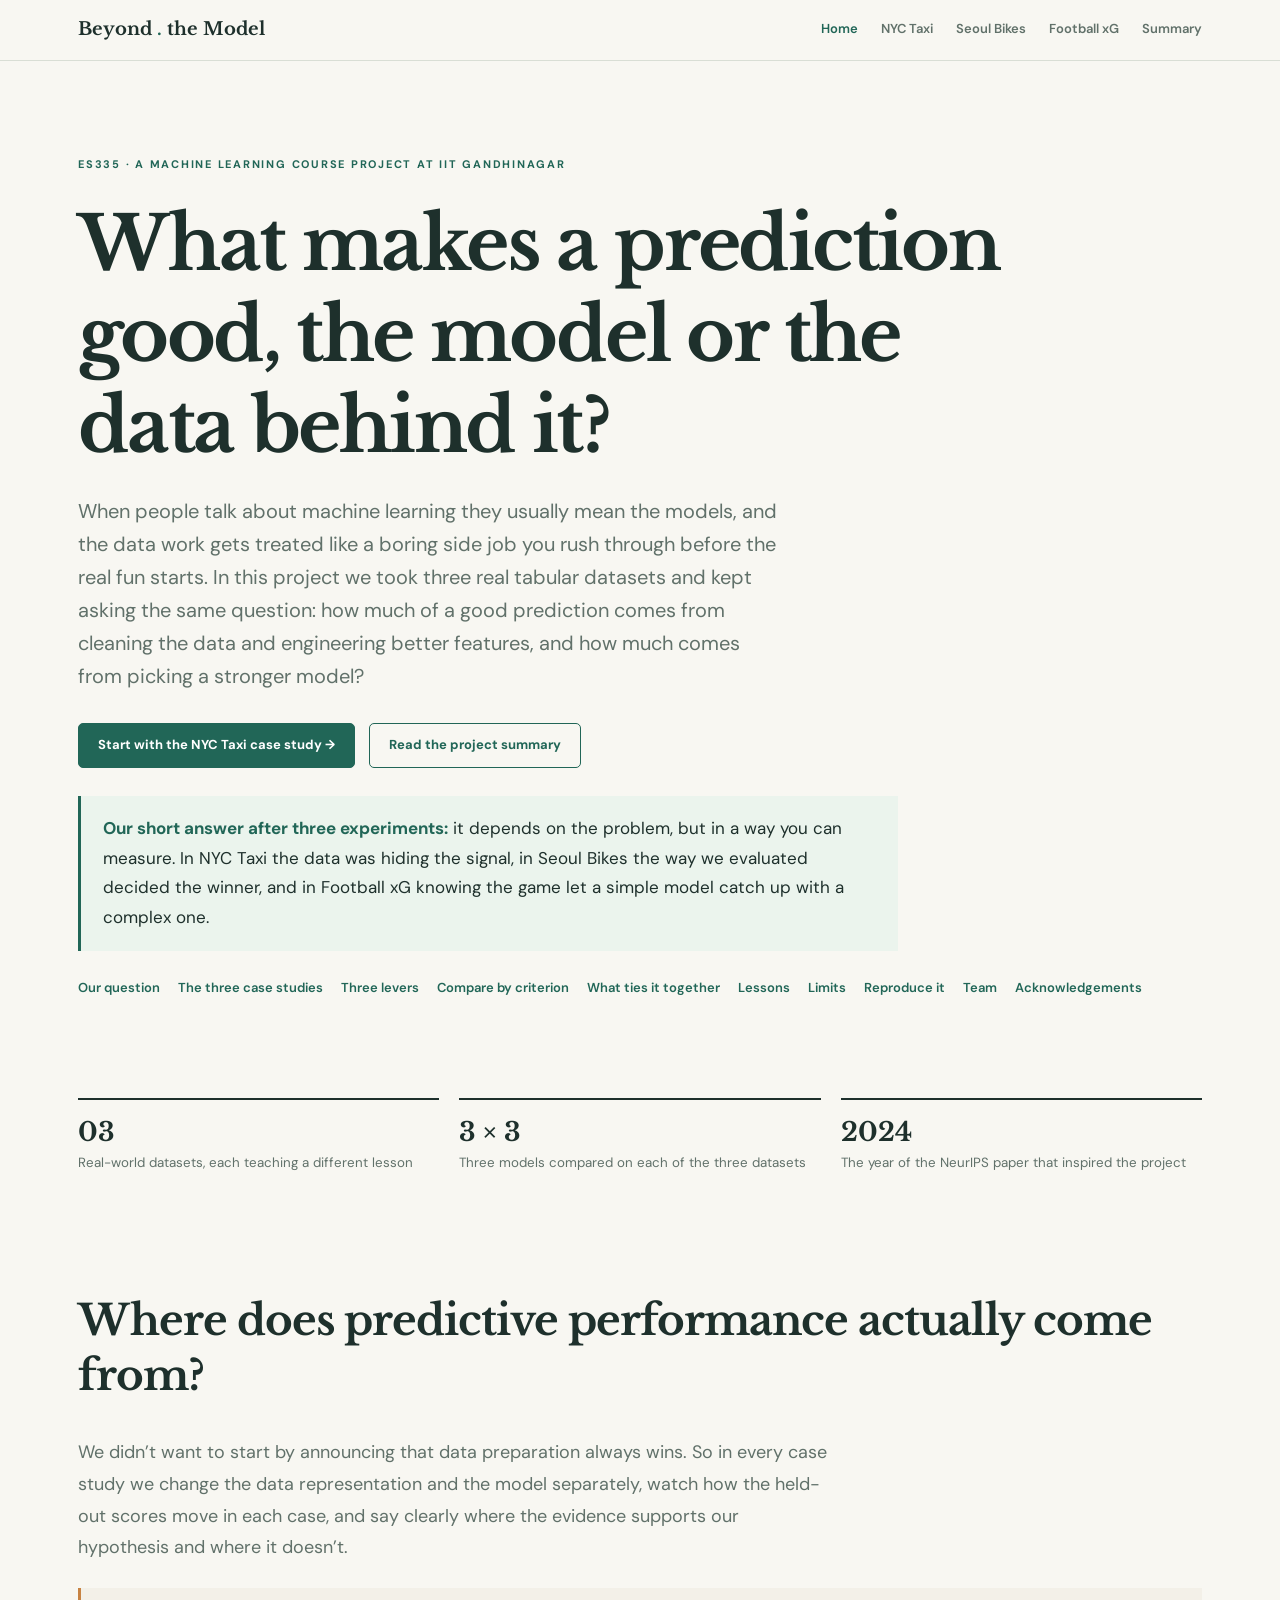
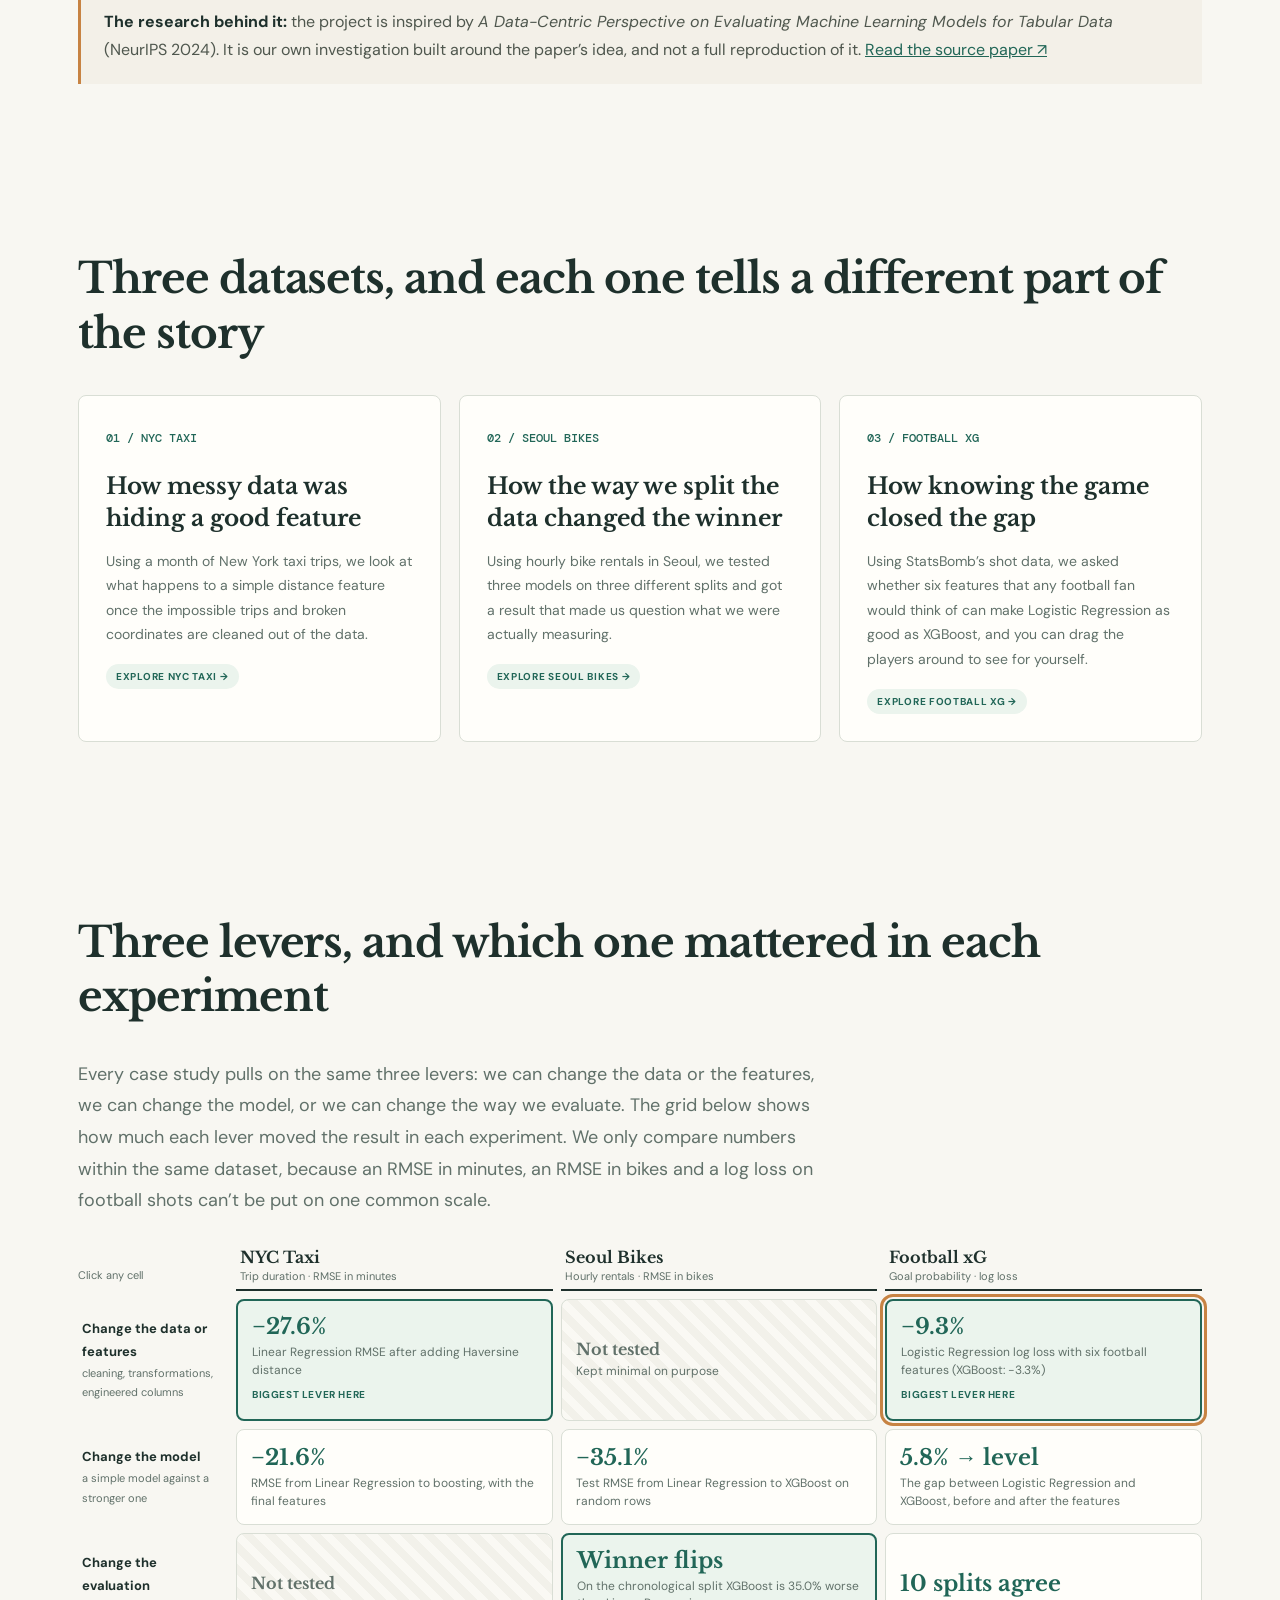
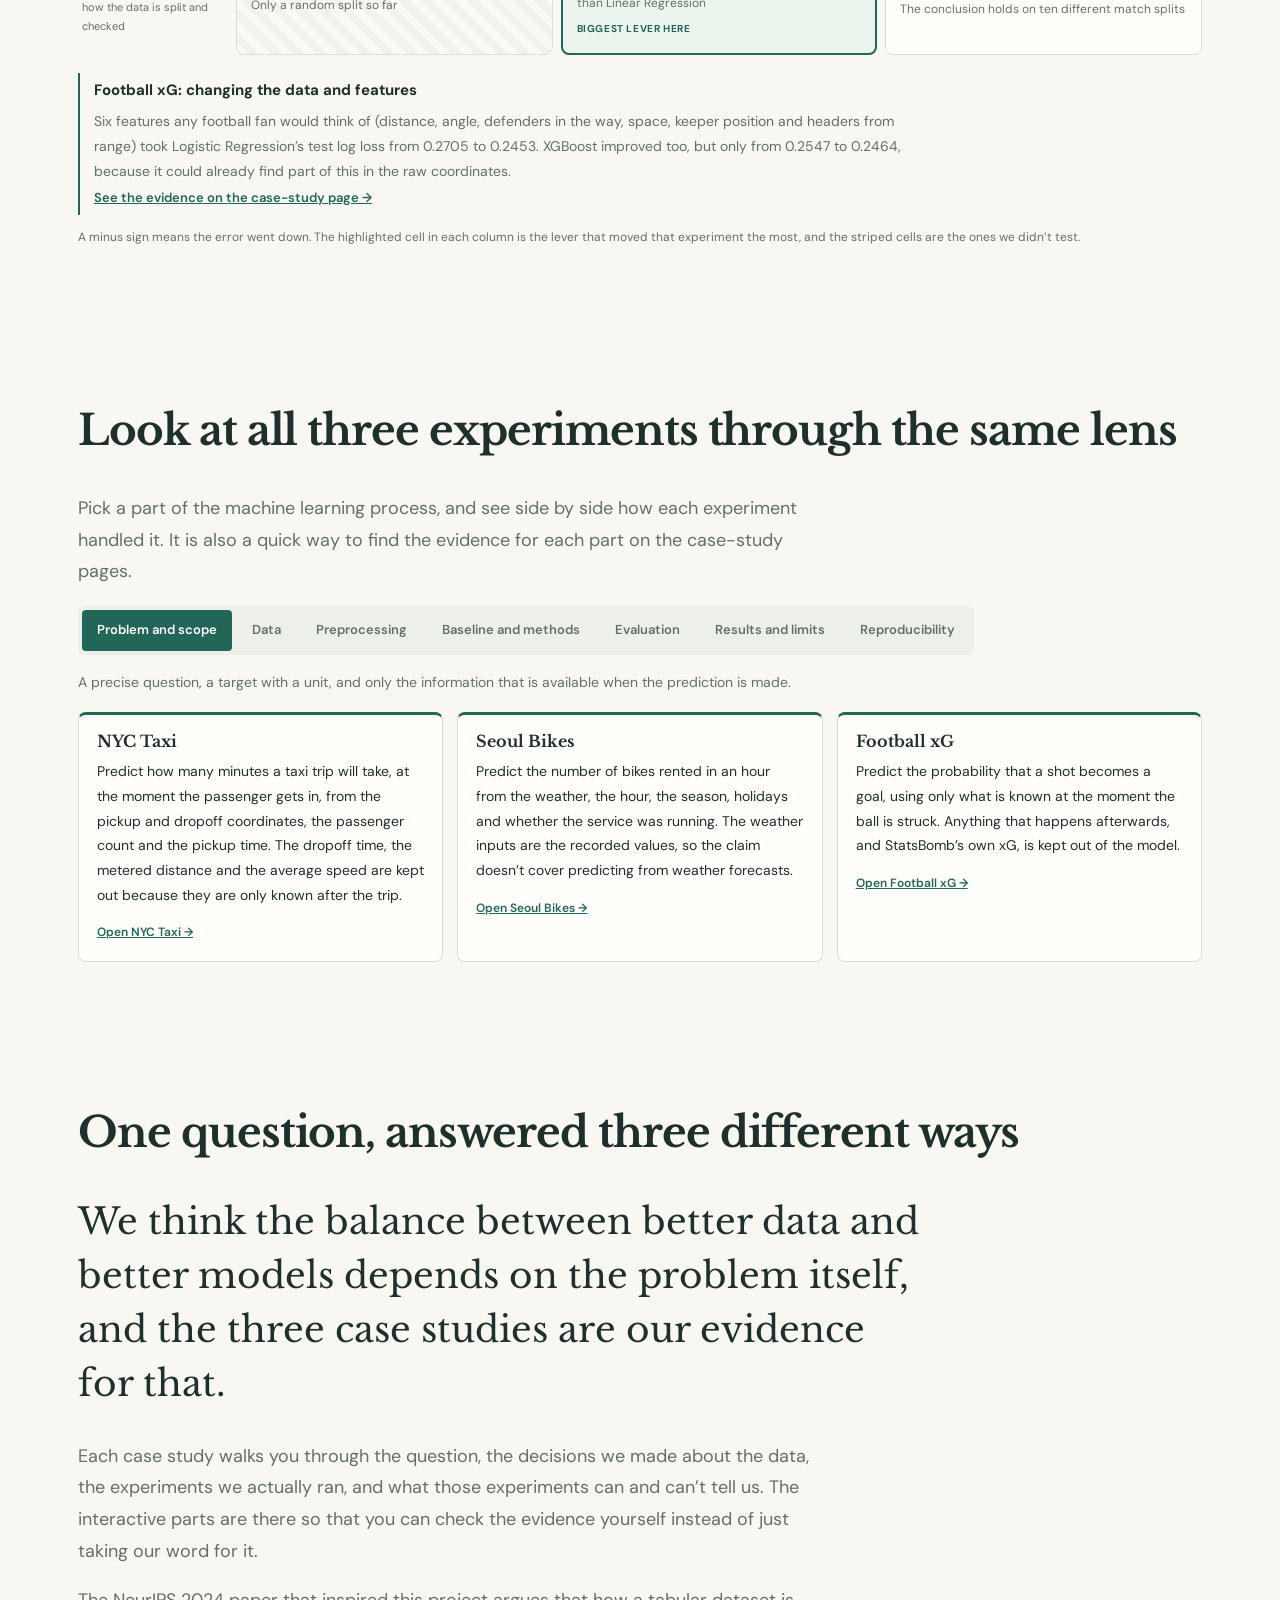
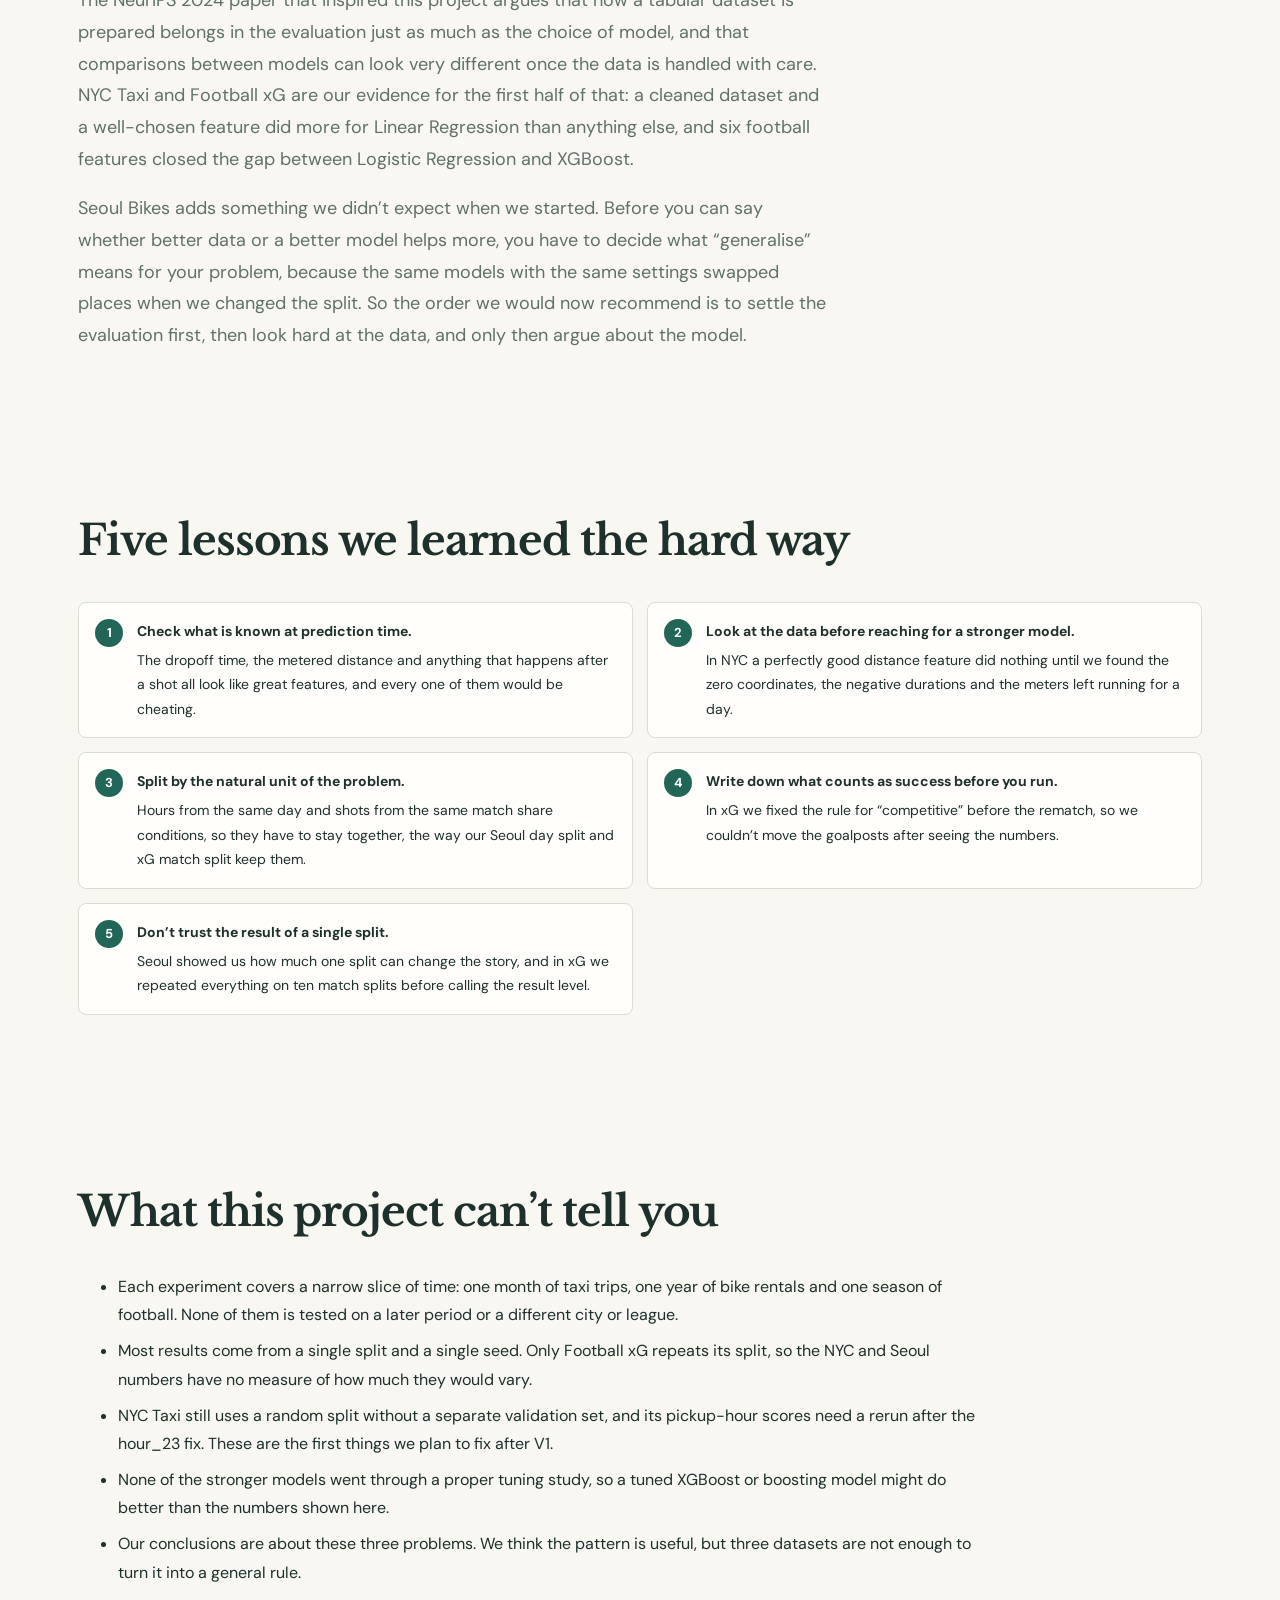
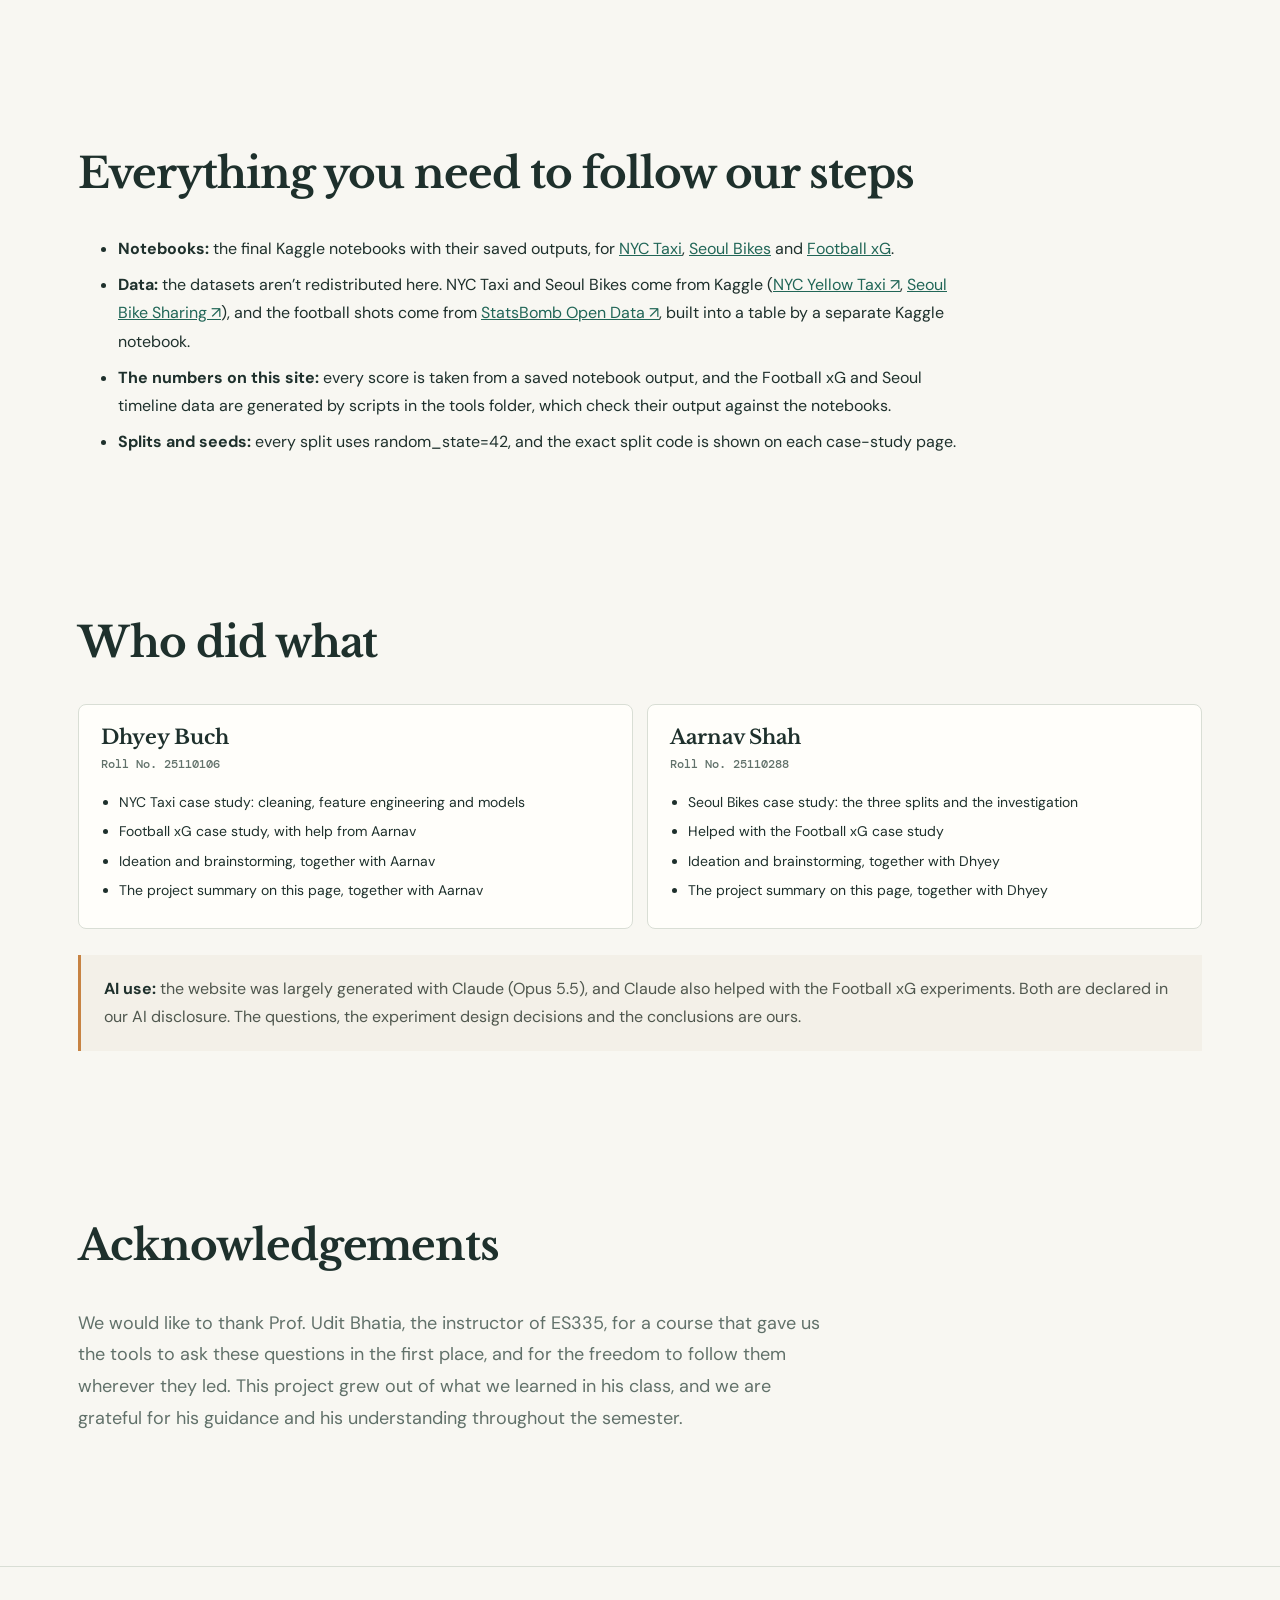
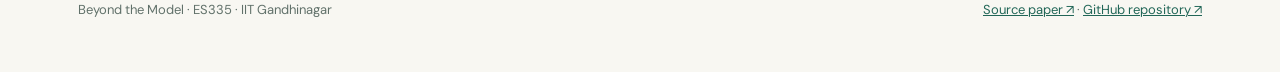
==== commit 2b400dea: "Acknowledgements, cleaner footers, remove developer notes, log and seoul-source" ====
--- a/docs/index.html
+++ b/docs/index.html
@@ -7,8 +7,8 @@
   <title>
    An interactive data-centric ML study | Beyond the Model
   </title>
-  <link href="css/style.css?v=20261116-home1" rel="stylesheet"/>
-  <link href="css/home.css?v=20261116-home1" rel="stylesheet"/>
+  <link href="css/style.css?v=20261117-tidy2" rel="stylesheet"/>
+  <link href="css/home.css?v=20261117-tidy2" rel="stylesheet"/>
  </head>
  <body class="home">
   <header class="site-header">
@@ -71,6 +71,7 @@
      <a href="#limits">Limits</a>
      <a href="#reproduce">Reproduce it</a>
      <a href="#team">Team</a>
+     <a href="#thanks">Acknowledgements</a>
     </nav>
    </section>
    <div class="wrap">
@@ -102,9 +103,6 @@
     </div>
    </div>
    <section class="section wrap" id="approach">
-    <span class="eyebrow">
-     Our question
-    </span>
     <h2>
      Where does predictive performance actually come from?
     </h2>
@@ -126,9 +124,6 @@
     </div>
    </section>
    <section class="section wrap" id="studies">
-    <span class="eyebrow">
-     The investigations
-    </span>
     <h2>
      Three datasets, and each one tells a different part of the story
     </h2>
@@ -178,9 +173,6 @@
     </div>
    </section>
    <section class="section wrap" id="summary">
-    <span class="eyebrow">
-     Project summary
-    </span>
     <h2>
      Three levers, and which one mattered in each experiment
     </h2>
@@ -196,9 +188,6 @@
     </p>
    </section>
    <section class="section wrap" id="lens">
-    <span class="eyebrow">
-     Compare by criterion
-    </span>
     <h2>
      Look at all three experiments through the same lens
     </h2>
@@ -220,9 +209,6 @@
     </div>
    </section>
    <section class="section wrap" id="thread">
-    <span class="eyebrow">
-     What ties it together
-    </span>
     <h2>
      One question, answered three different ways
     </h2>
@@ -240,9 +226,6 @@
     </p>
    </section>
    <section class="section wrap" id="lessons">
-    <span class="eyebrow">
-     What we would tell a classmate
-    </span>
     <h2>
      Five lessons we learned the hard way
     </h2>
@@ -255,9 +238,6 @@
     </ol>
    </section>
    <section class="section wrap" id="limits">
-    <span class="eyebrow">
-     Limits of the whole project
-    </span>
     <h2>
      What this project can’t tell you
     </h2>
@@ -270,23 +250,17 @@
     </ul>
    </section>
    <section class="section wrap" id="reproduce">
-    <span class="eyebrow">
-     Reproduce it
-    </span>
     <h2>
      Everything you need to follow our steps
     </h2>
     <ul class="repro-list">
-     <li><strong>Notebooks:</strong> the final Kaggle notebooks with their saved outputs, for <a href="notebooks/nyc-taxi.ipynb">NYC Taxi</a>, <a href="notebooks/seoul-bike-sharing.ipynb">Seoul Bikes</a> and <a href="notebooks/football-xg.ipynb">Football xG</a>, plus our <a href="research/experiments.md">experiment log</a>.</li>
+     <li><strong>Notebooks:</strong> the final Kaggle notebooks with their saved outputs, for <a href="notebooks/nyc-taxi.ipynb">NYC Taxi</a>, <a href="notebooks/seoul-bike-sharing.ipynb">Seoul Bikes</a> and <a href="notebooks/football-xg.ipynb">Football xG</a>.</li>
      <li><strong>Data:</strong> the datasets aren’t redistributed here. NYC Taxi and Seoul Bikes come from Kaggle (<a href="https://www.kaggle.com/datasets/elemento/nyc-yellow-taxi-trip-data" rel="noopener noreferrer" target="_blank">NYC Yellow Taxi ↗</a>, <a href="https://www.kaggle.com/datasets/waleedejaz/seoul-bike-sharing-demand" rel="noopener noreferrer" target="_blank">Seoul Bike Sharing ↗</a>), and the football shots come from <a href="https://github.com/statsbomb/open-data" rel="noopener noreferrer" target="_blank">StatsBomb Open Data ↗</a>, built into a table by a separate Kaggle notebook.</li>
      <li><strong>The numbers on this site:</strong> every score is taken from a saved notebook output, and the Football xG and Seoul timeline data are generated by scripts in the tools folder, which check their output against the notebooks.</li>
      <li><strong>Splits and seeds:</strong> every split uses random_state=42, and the exact split code is shown on each case-study page.</li>
     </ul>
    </section>
    <section class="section wrap" id="team">
-    <span class="eyebrow">
-     Team and contributions
-    </span>
     <h2>
      Who did what
     </h2>
@@ -319,6 +293,14 @@
      the website was largely generated with Claude (Opus 5.5), and Claude also helped with the Football xG experiments. Both are declared in our AI disclosure. The questions, the experiment design decisions and the conclusions are ours.
     </div>
    </section>
+   <section class="section wrap" id="thanks">
+    <h2>
+     Acknowledgements
+    </h2>
+    <p class="lede">
+     We would like to thank Prof. Udit Bhatia, the instructor of ES335, for a course that gave us the tools to ask these questions in the first place, and for the freedom to follow them wherever they led. This project grew out of what we learned in his class, and we are grateful for his guidance and his understanding throughout the semester.
+    </p>
+   </section>
   </main>
   <footer class="footer">
    <div class="wrap footer-inner">
@@ -326,23 +308,15 @@
      Beyond the Model · ES335 · IIT Gandhinagar
     </span>
     <span>
-     <a href="notebooks/nyc-taxi.ipynb">
-      Notebook
-     </a>
+     <a href="https://proceedings.neurips.cc/paper_files/paper/2024/hash/ae00e5ce7142d02e30a8235ede1ec6fc-Abstract-Datasets_and_Benchmarks_Track.html" rel="noopener noreferrer" target="_blank">Source paper ↗</a>
      ·
-     <a href="research/experiments.md">
-      Experiment log
-     </a>
-     ·
-     <a href="https://proceedings.neurips.cc/paper_files/paper/2024/hash/ae00e5ce7142d02e30a8235ede1ec6fc-Abstract-Datasets_and_Benchmarks_Track.html">
-      Foundation paper ↗
-     </a>
+     <a href="https://github.com/Aarnav3107/ES335-Project" rel="noopener noreferrer" target="_blank">GitHub repository ↗</a>
     </span>
    </div>
   </footer>
-  <script defer="" src="js/common.js?v=20261116-home1">
+  <script defer="" src="js/common.js?v=20261117-tidy2">
   </script>
-  <script defer="" src="js/home.js?v=20261116-home1">
+  <script defer="" src="js/home.js?v=20261117-tidy2">
   </script>
  </body>
 </html>
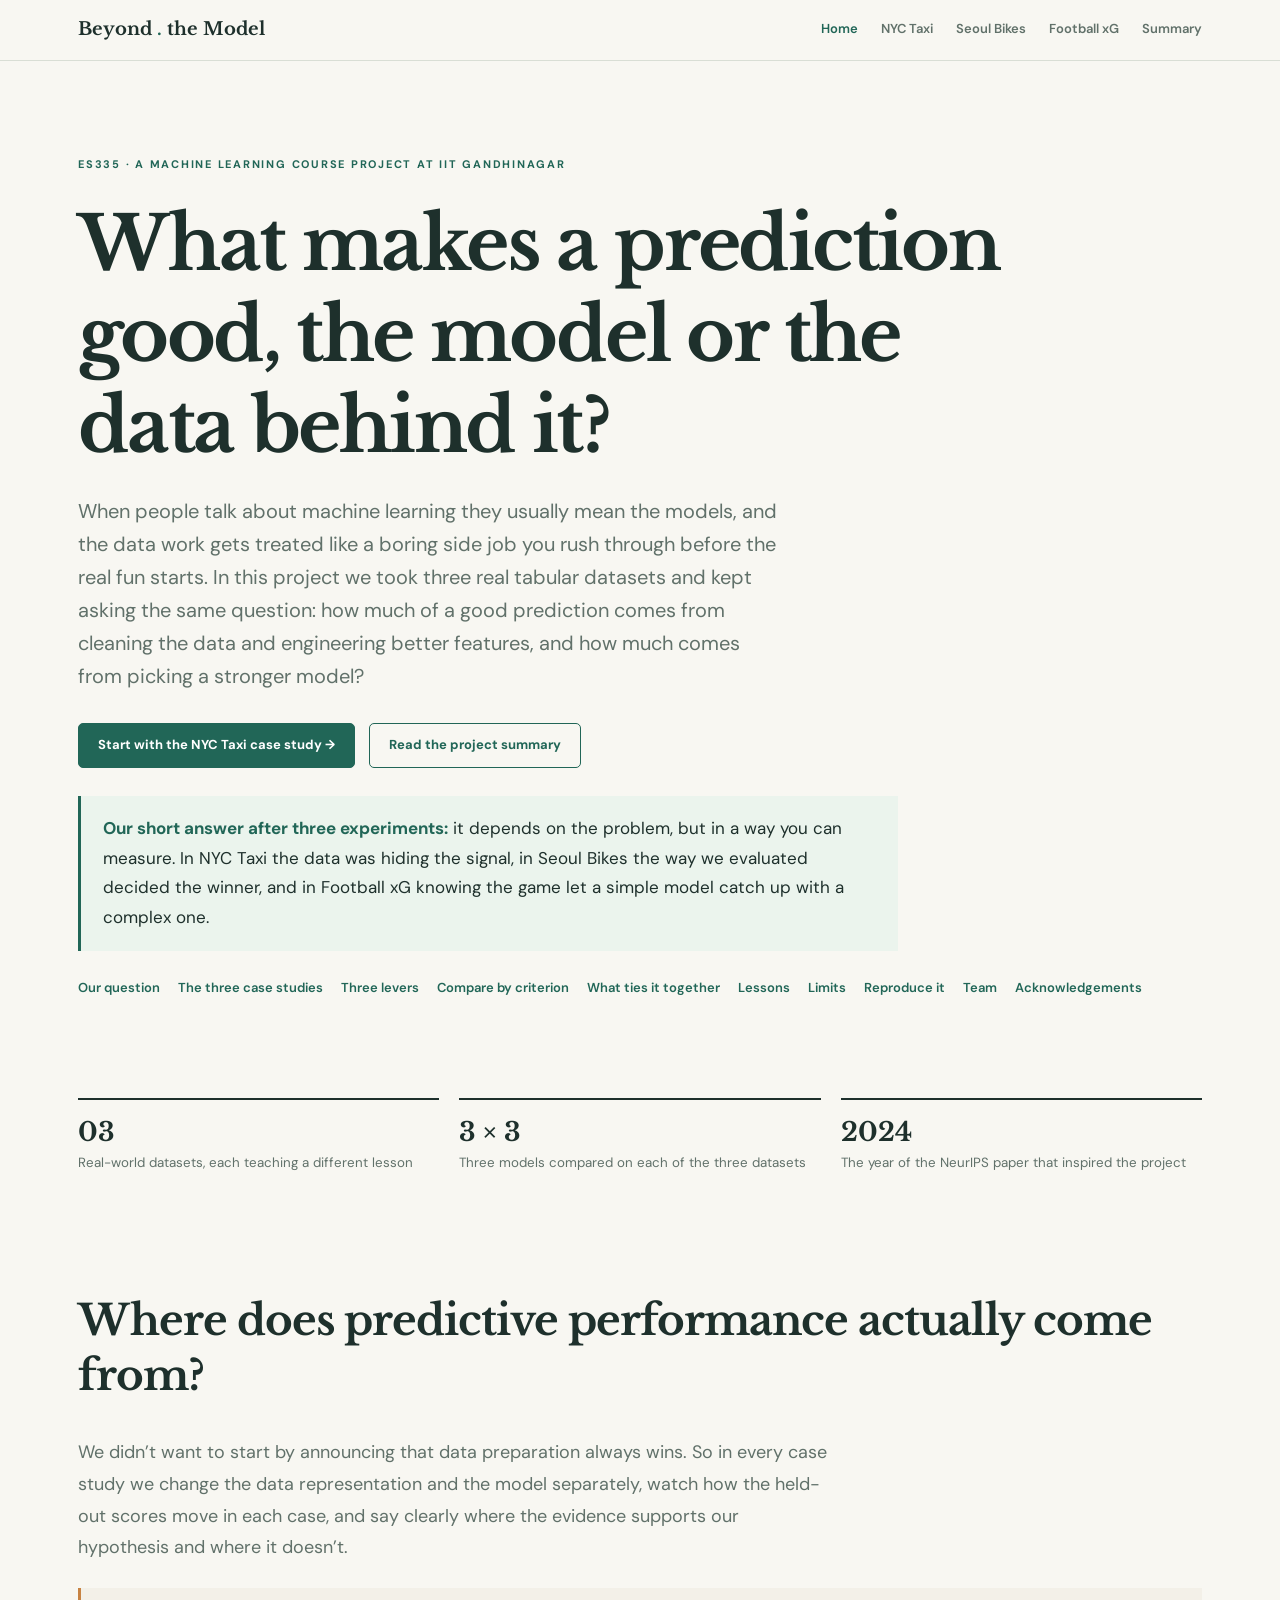
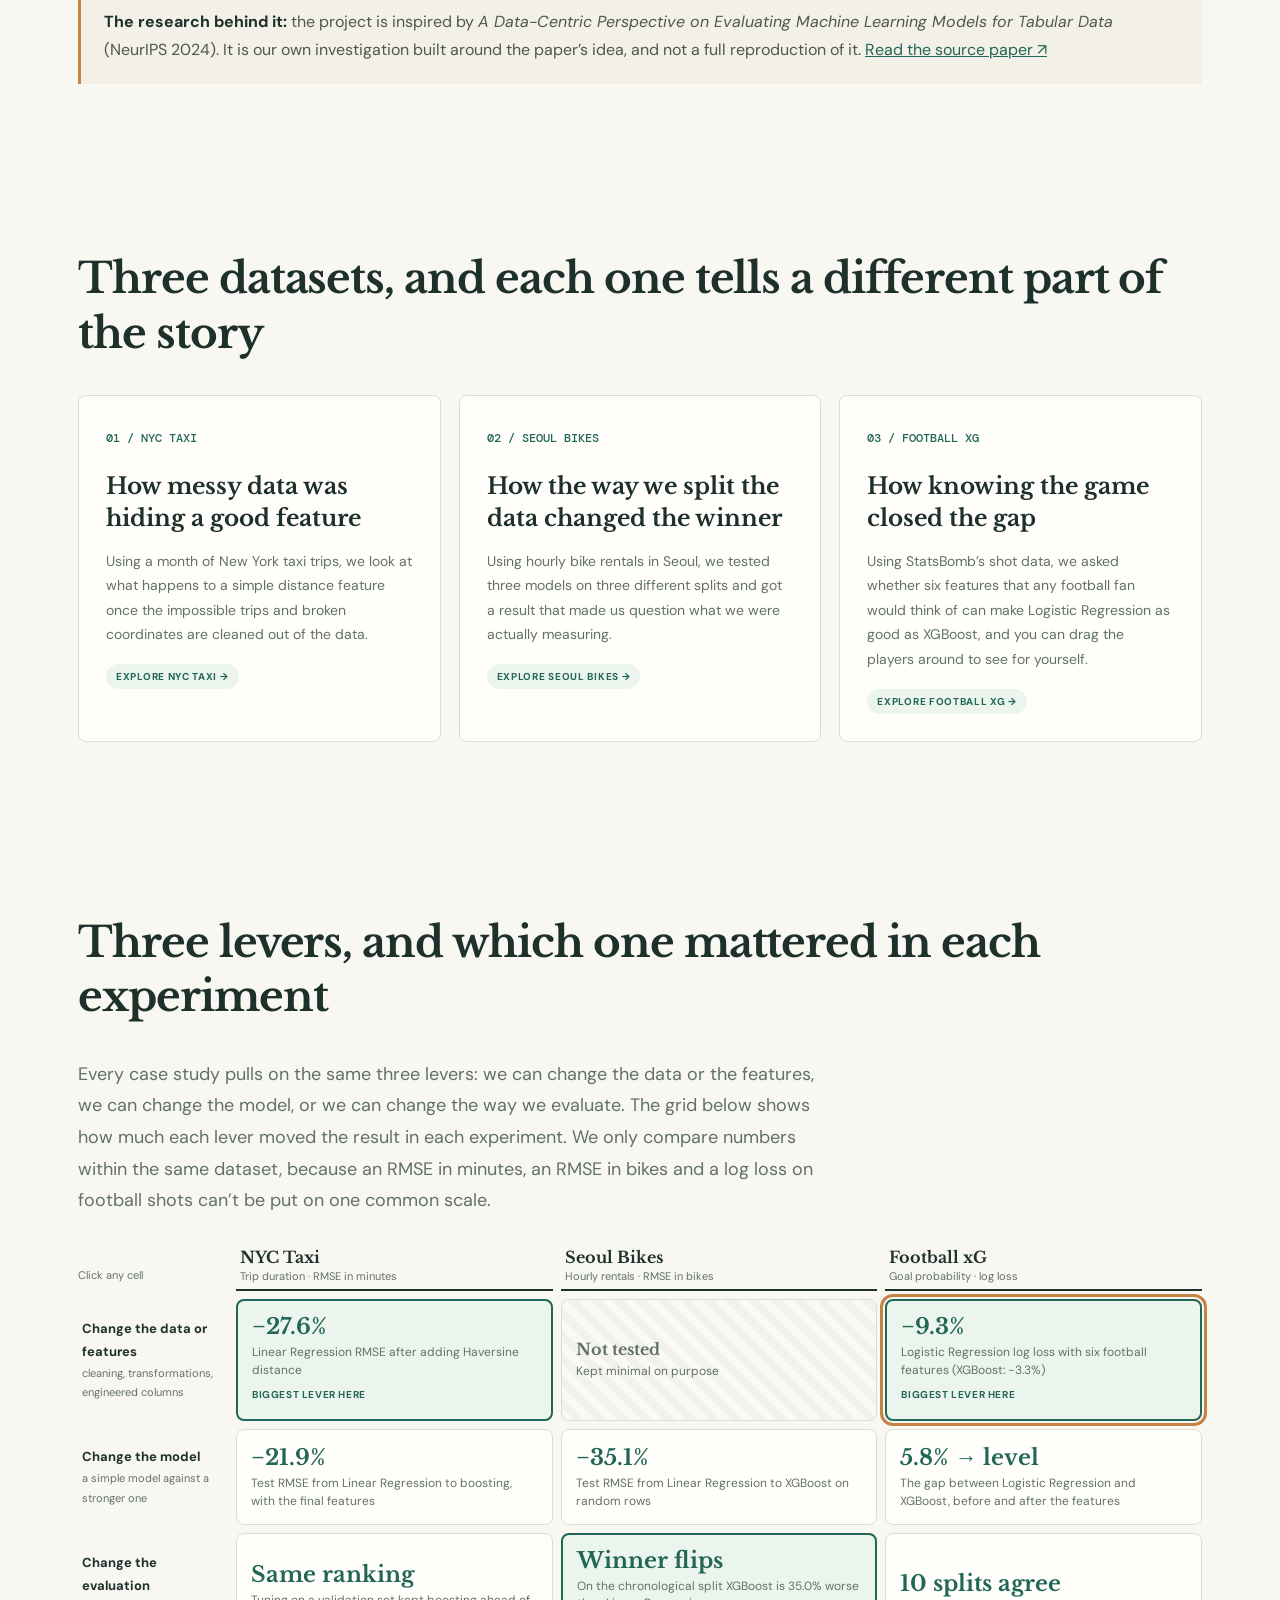
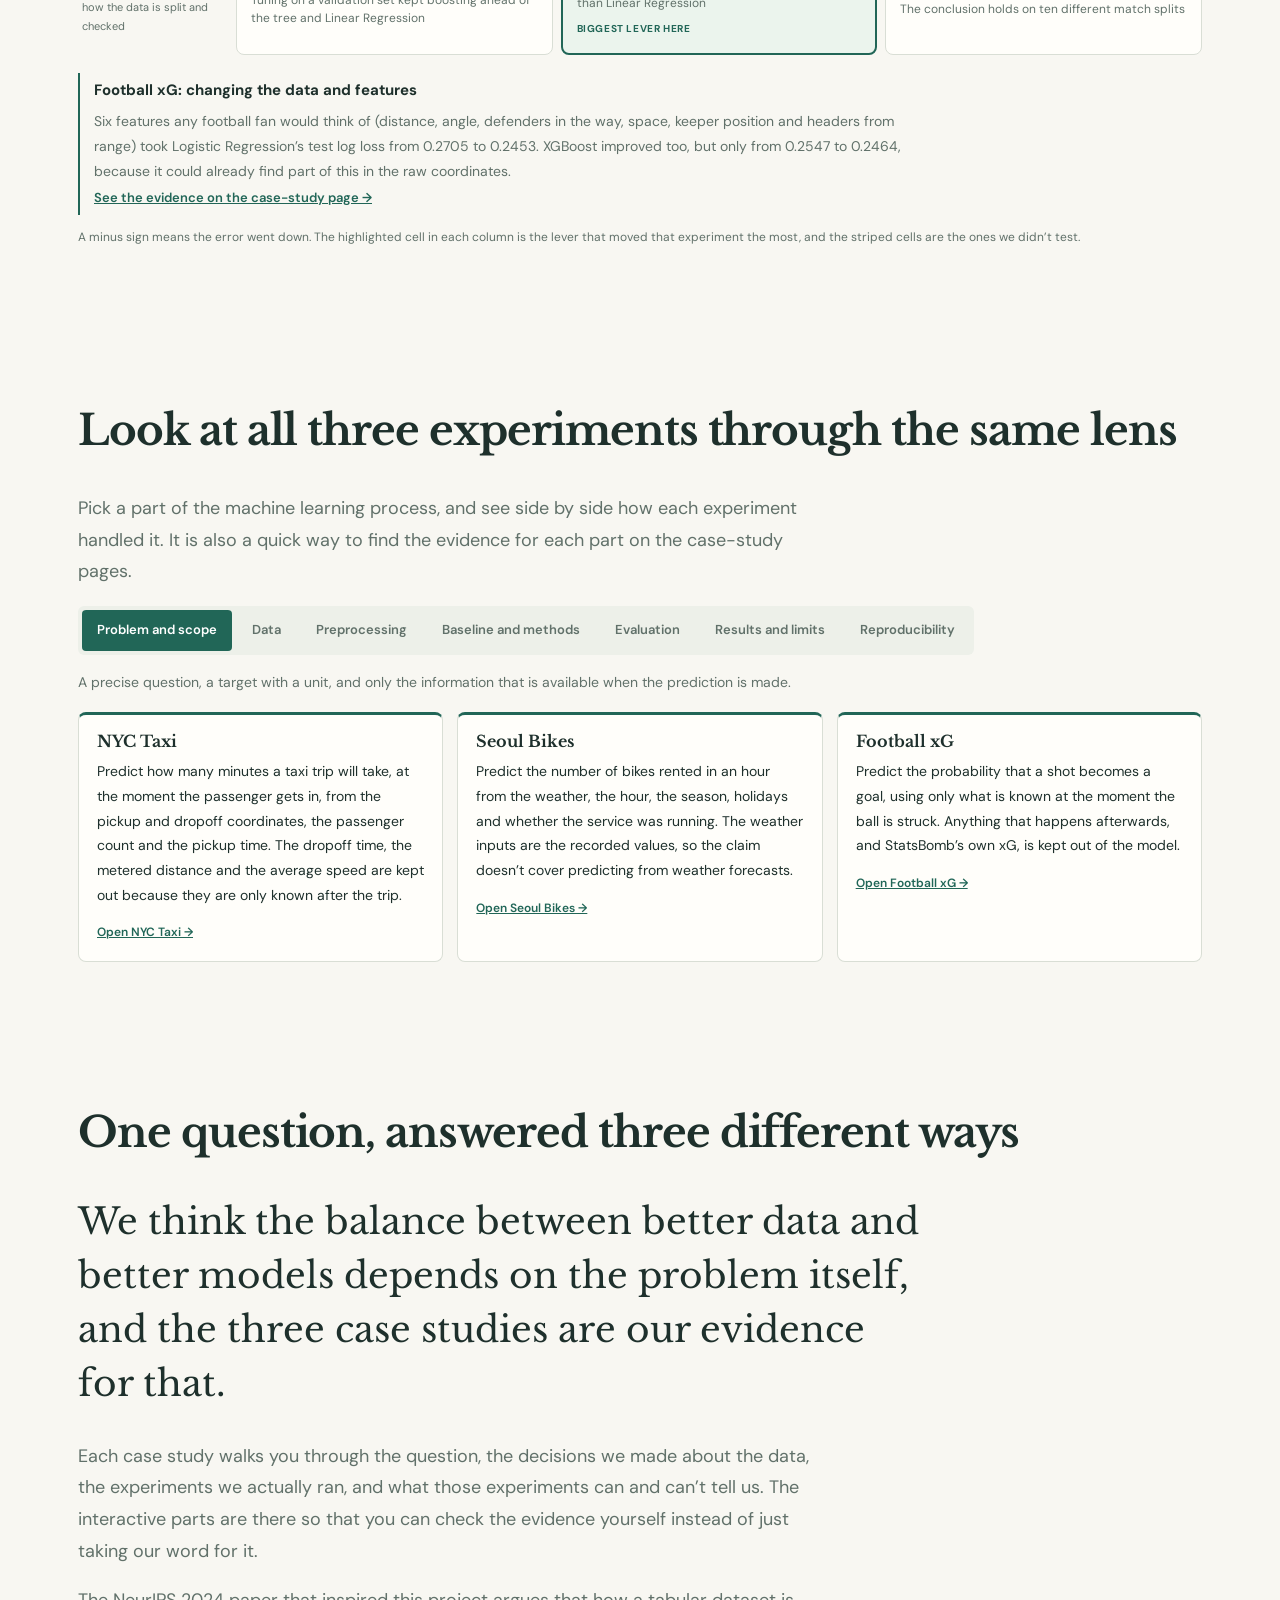
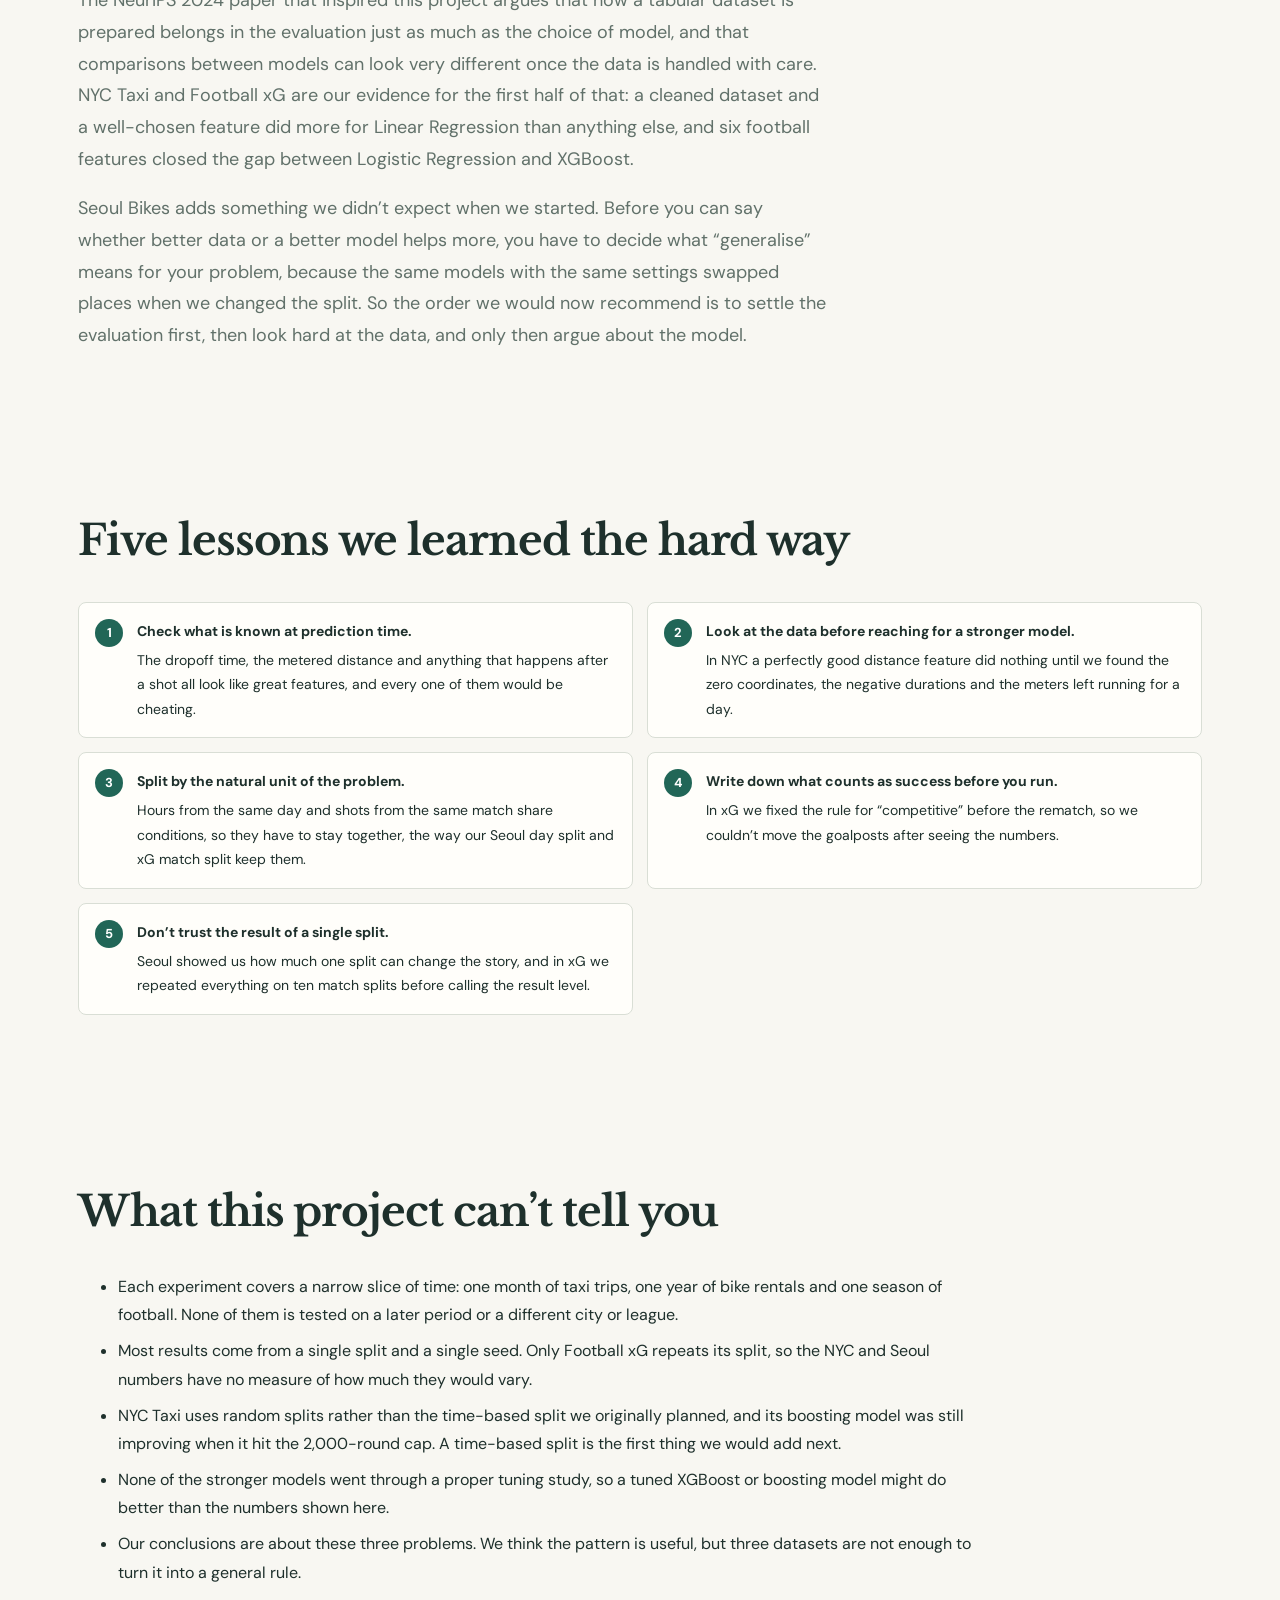
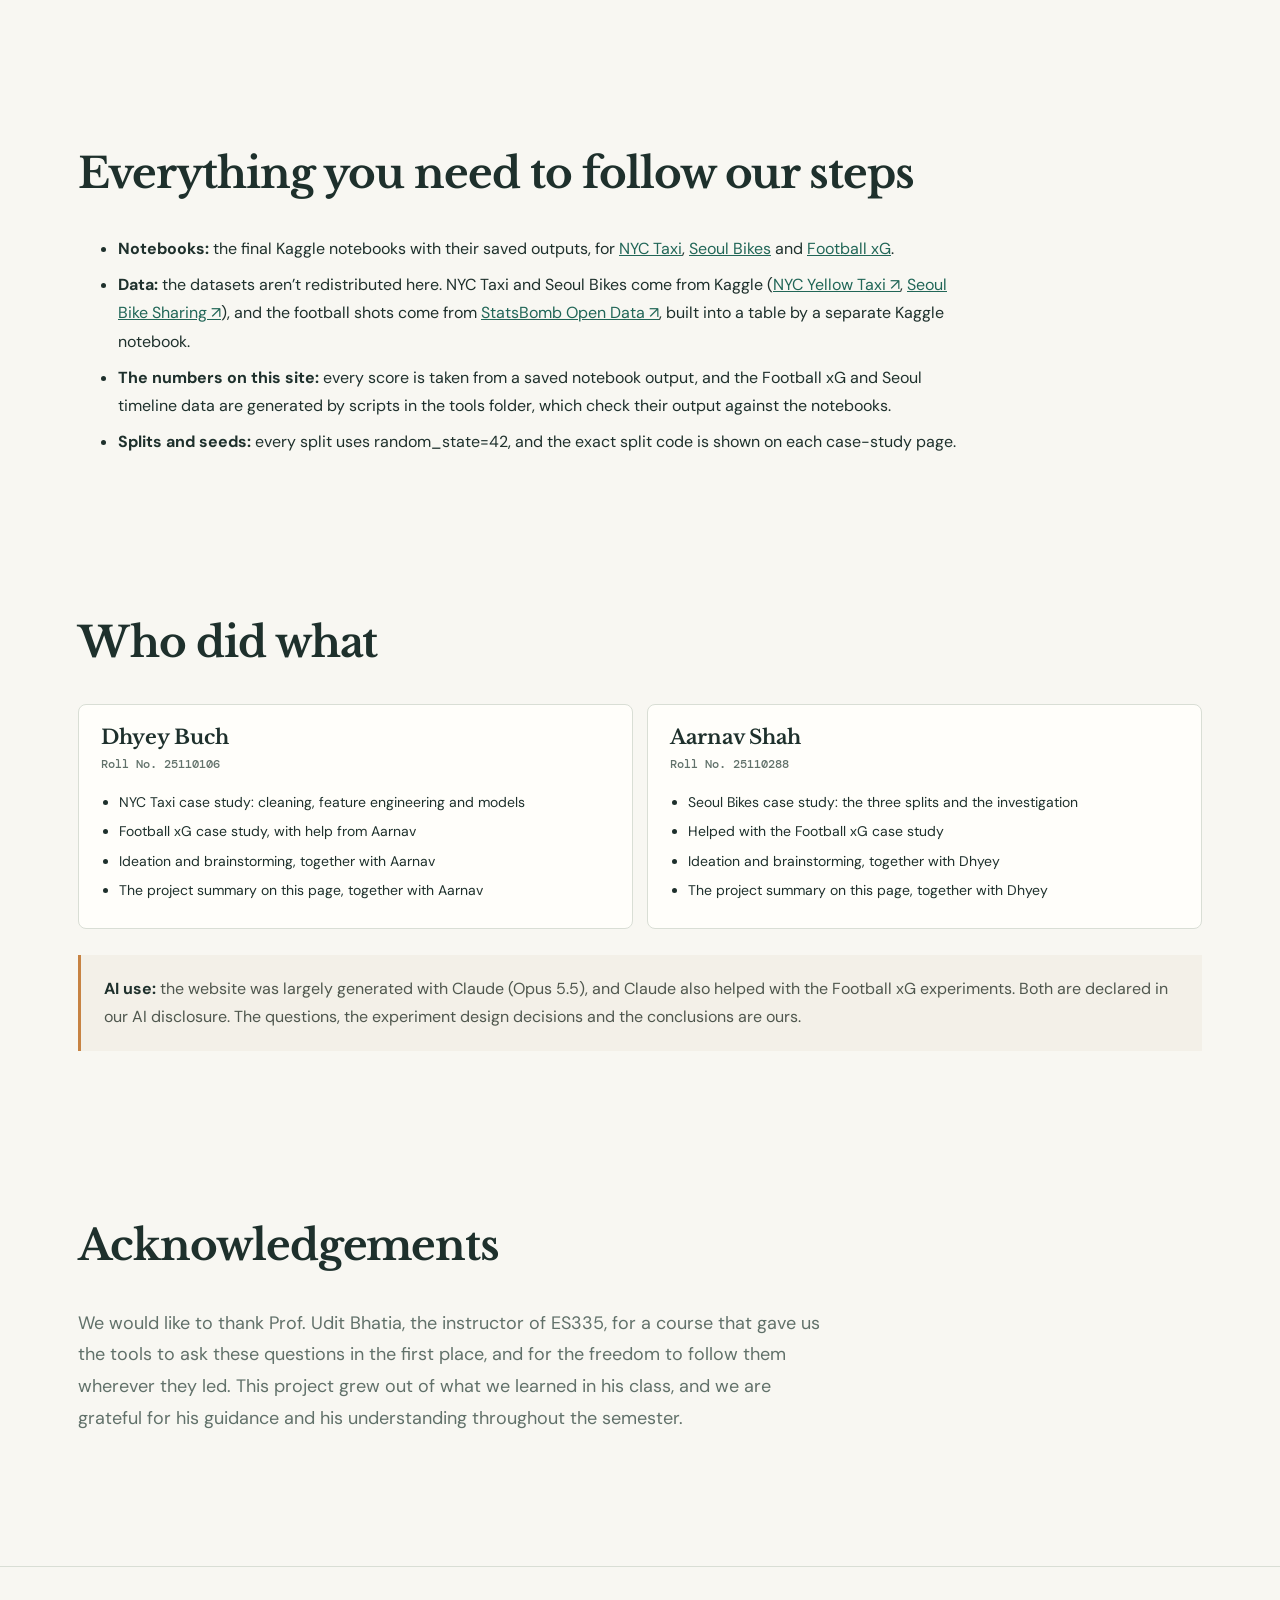
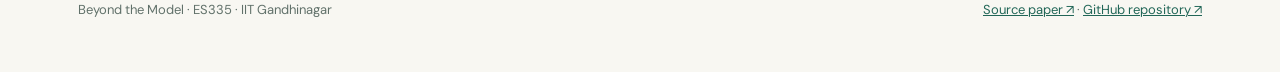
==== commit d24500e9: "NYC: validation-based evaluation, hour_23 rerun, seeded boosting" ====
--- a/docs/index.html
+++ b/docs/index.html
@@ -7,8 +7,8 @@
   <title>
    An interactive data-centric ML study | Beyond the Model
   </title>
-  <link href="css/style.css?v=20261117-tidy2" rel="stylesheet"/>
-  <link href="css/home.css?v=20261117-tidy2" rel="stylesheet"/>
+  <link href="css/style.css?v=20261117-eval1" rel="stylesheet"/>
+  <link href="css/home.css?v=20261117-eval1" rel="stylesheet"/>
  </head>
  <body class="home">
   <header class="site-header">
@@ -244,7 +244,7 @@
     <ul class="limits-list">
      <li>Each experiment covers a narrow slice of time: one month of taxi trips, one year of bike rentals and one season of football. None of them is tested on a later period or a different city or league.</li>
      <li>Most results come from a single split and a single seed. Only Football xG repeats its split, so the NYC and Seoul numbers have no measure of how much they would vary.</li>
-     <li>NYC Taxi still uses a random split without a separate validation set, and its pickup-hour scores need a rerun after the hour_23 fix. These are the first things we plan to fix after V1.</li>
+     <li>NYC Taxi uses random splits rather than the time-based split we originally planned, and its boosting model was still improving when it hit the 2,000-round cap. A time-based split is the first thing we would add next.</li>
      <li>None of the stronger models went through a proper tuning study, so a tuned XGBoost or boosting model might do better than the numbers shown here.</li>
      <li>Our conclusions are about these three problems. We think the pattern is useful, but three datasets are not enough to turn it into a general rule.</li>
     </ul>
@@ -314,9 +314,9 @@
     </span>
    </div>
   </footer>
-  <script defer="" src="js/common.js?v=20261117-tidy2">
+  <script defer="" src="js/common.js?v=20261117-eval1">
   </script>
-  <script defer="" src="js/home.js?v=20261117-tidy2">
+  <script defer="" src="js/home.js?v=20261117-eval1">
   </script>
  </body>
 </html>
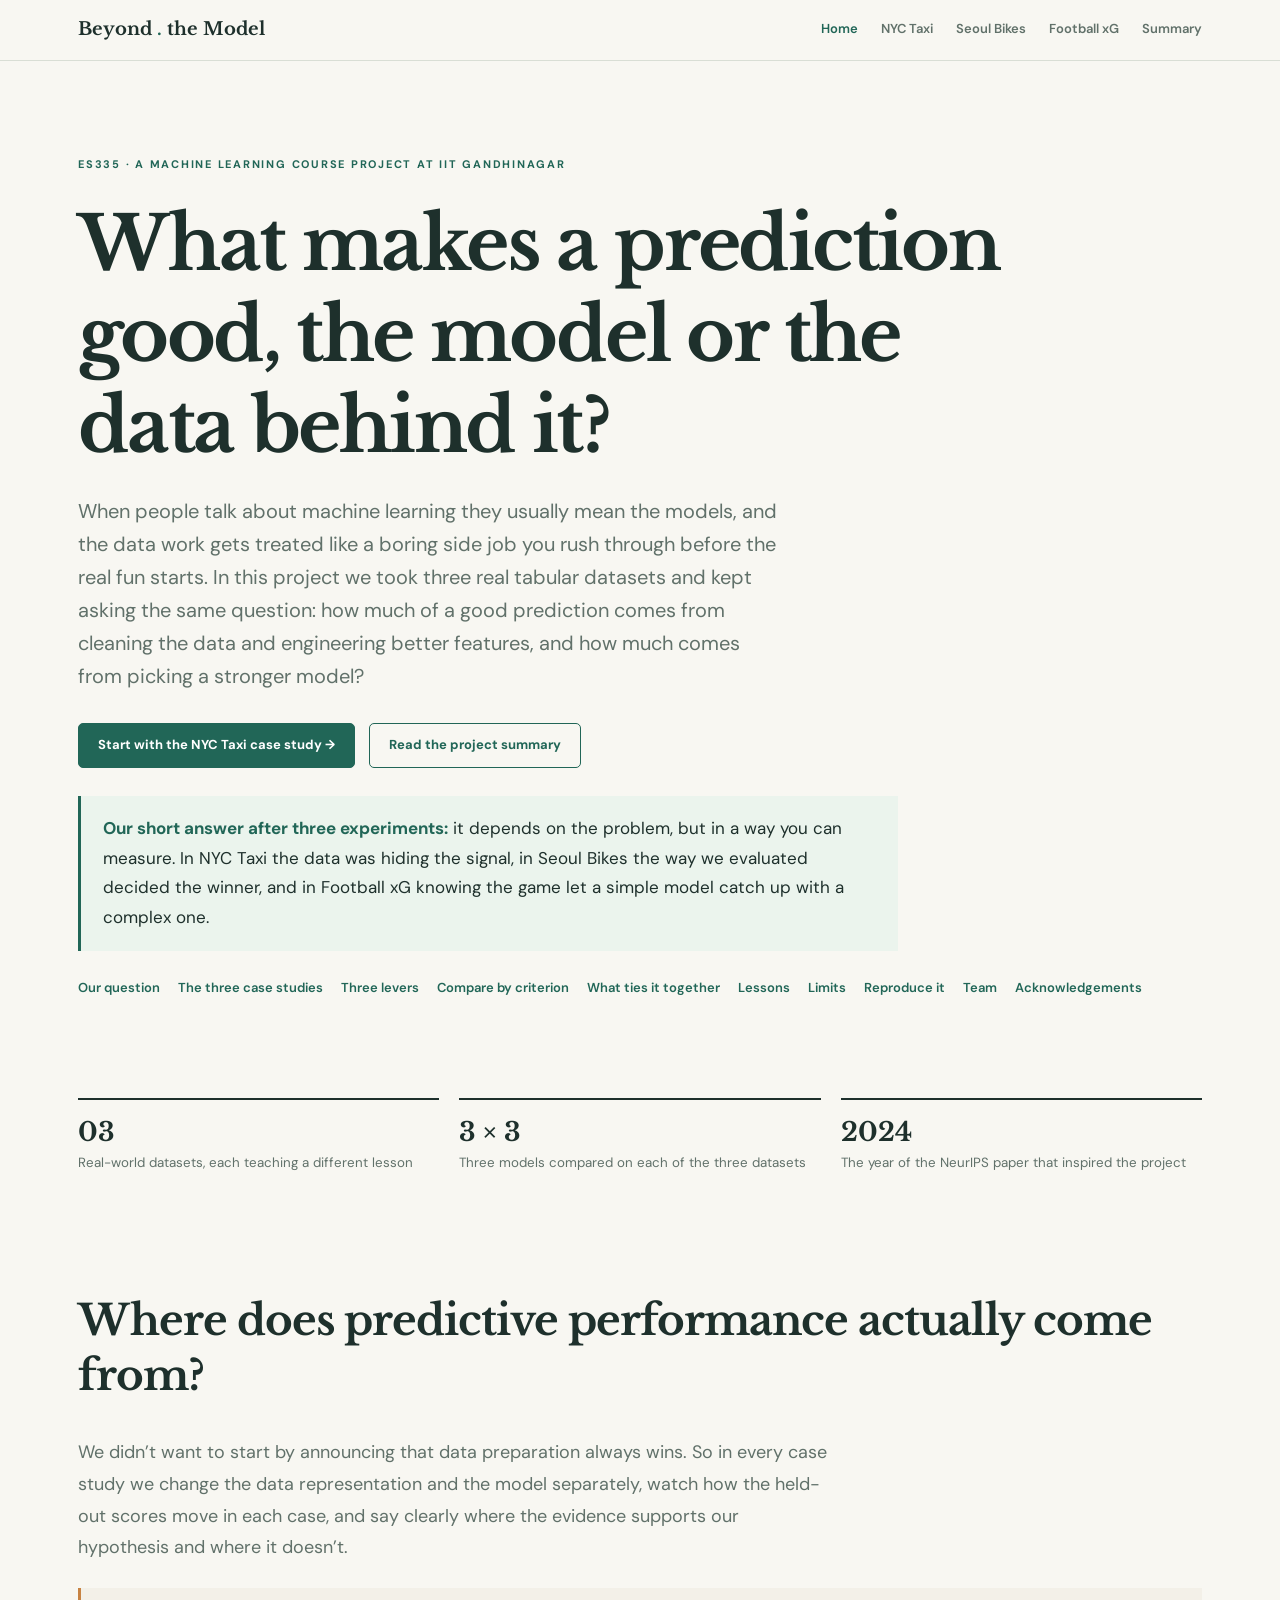
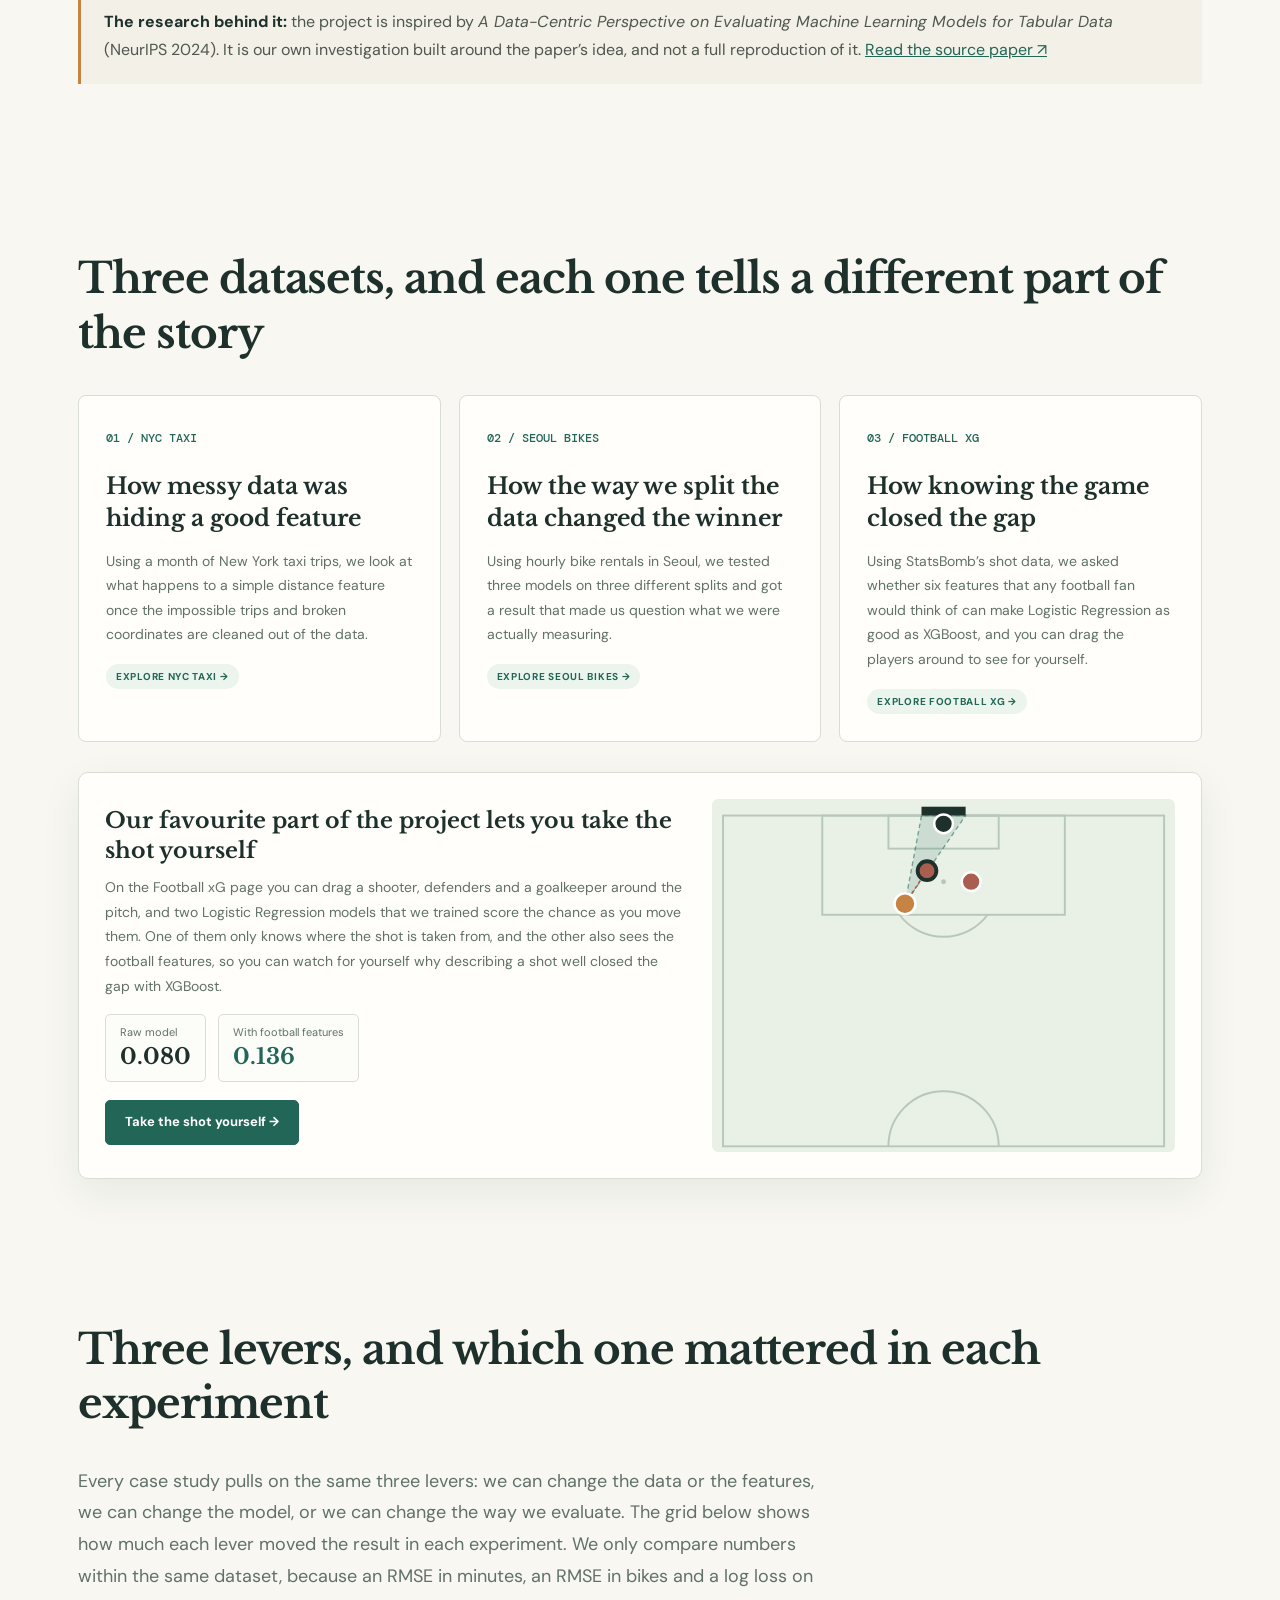
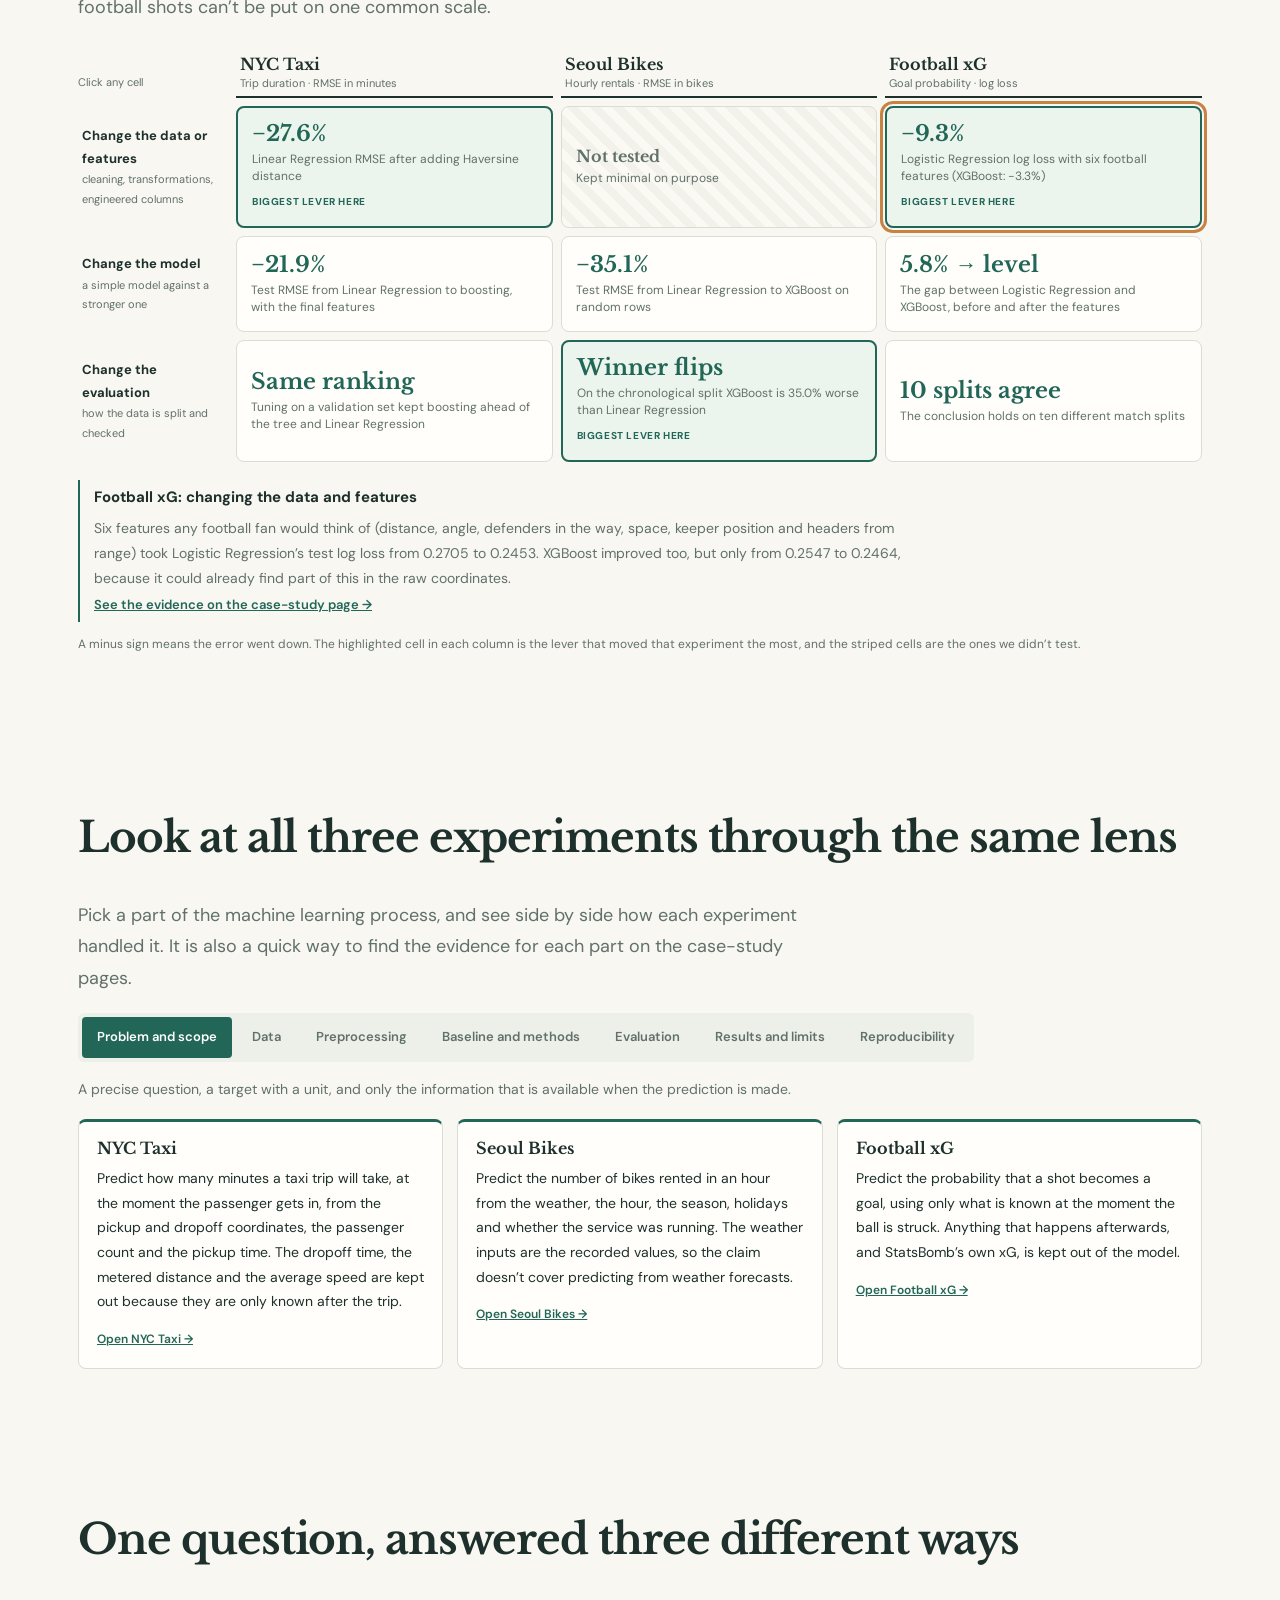
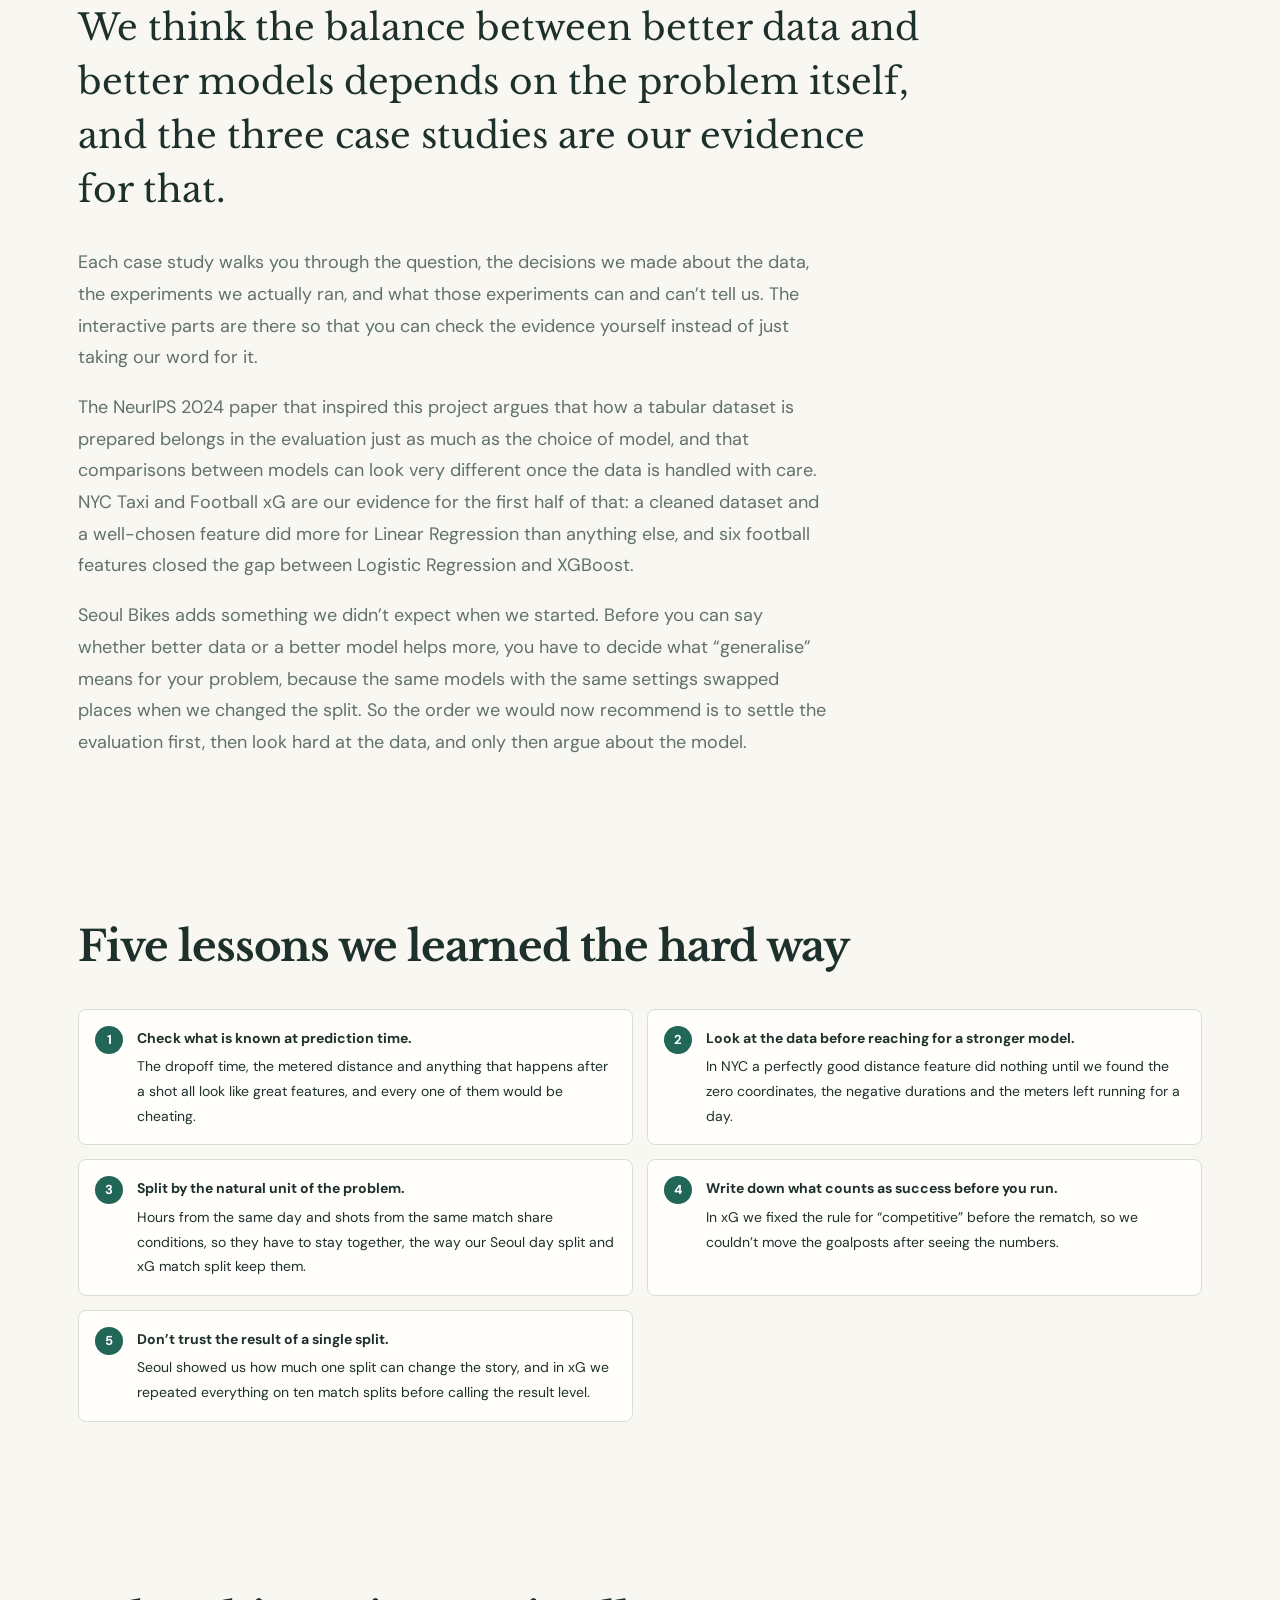
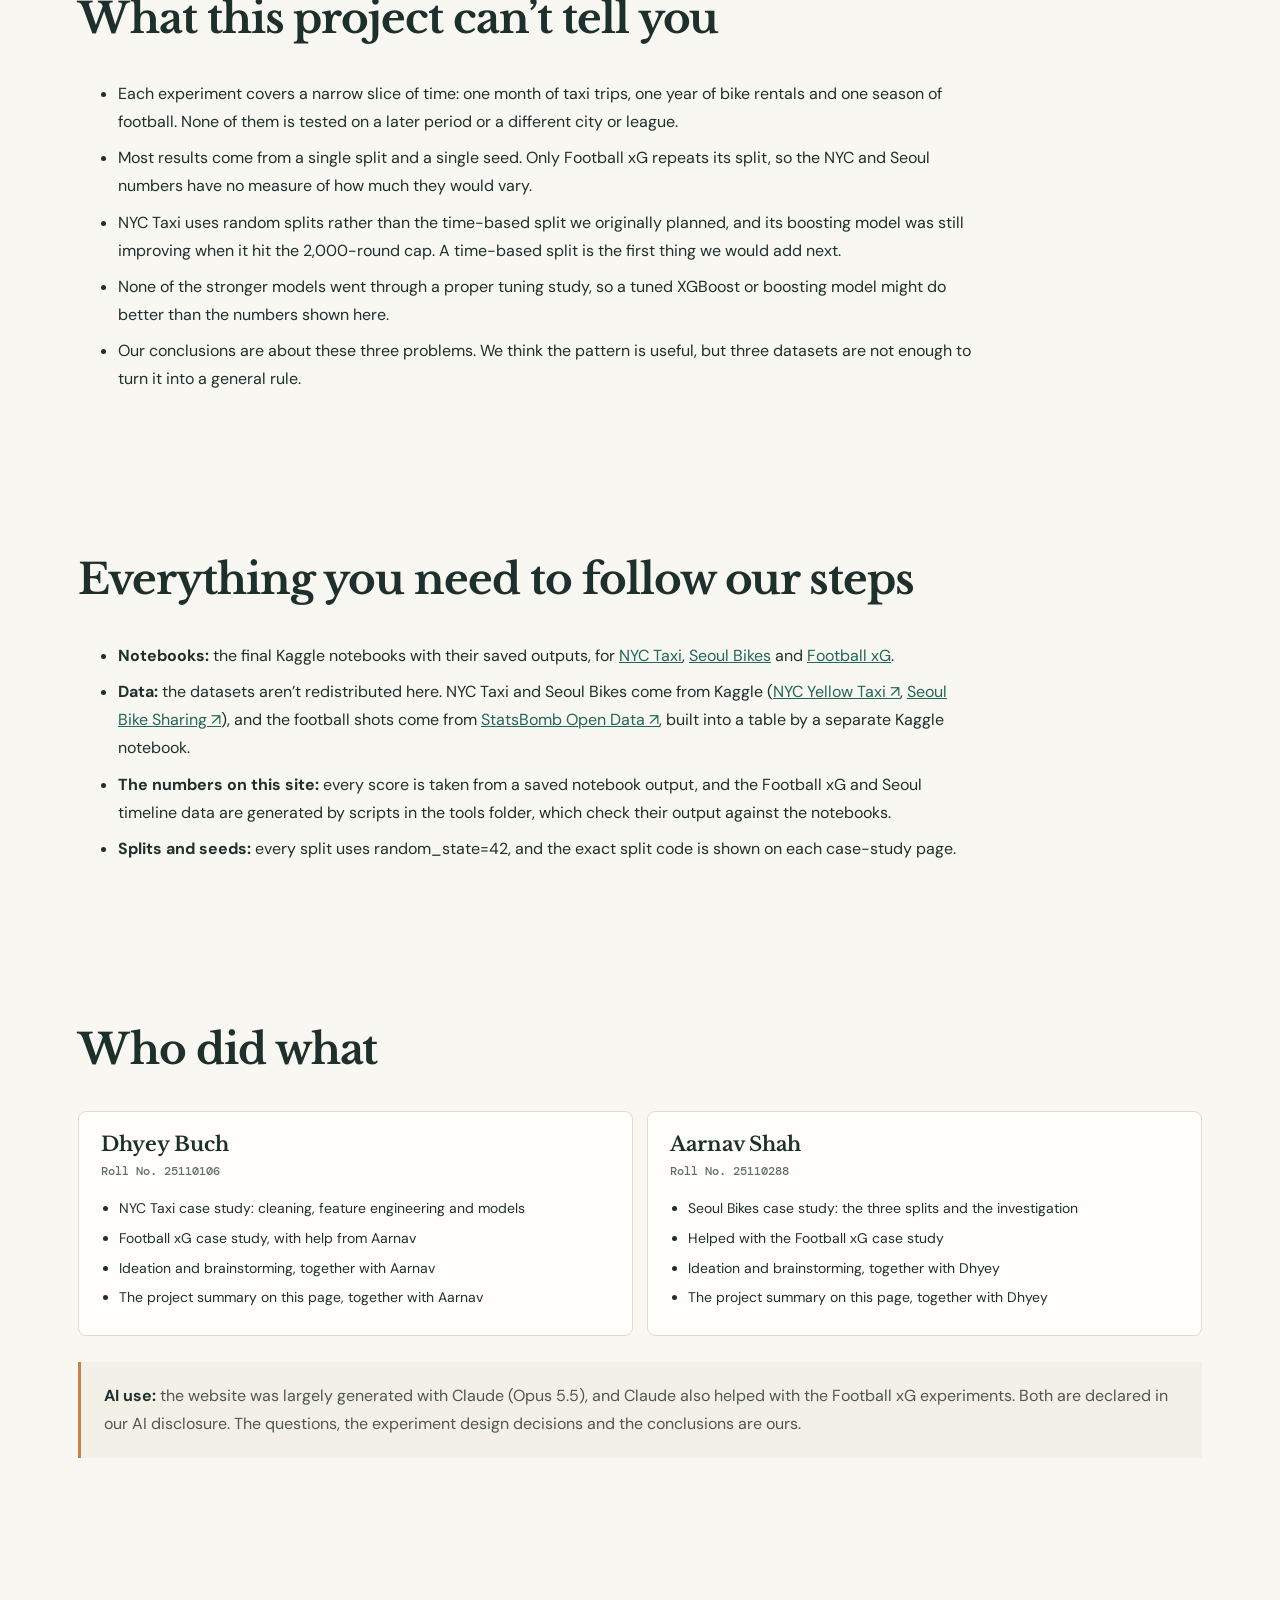
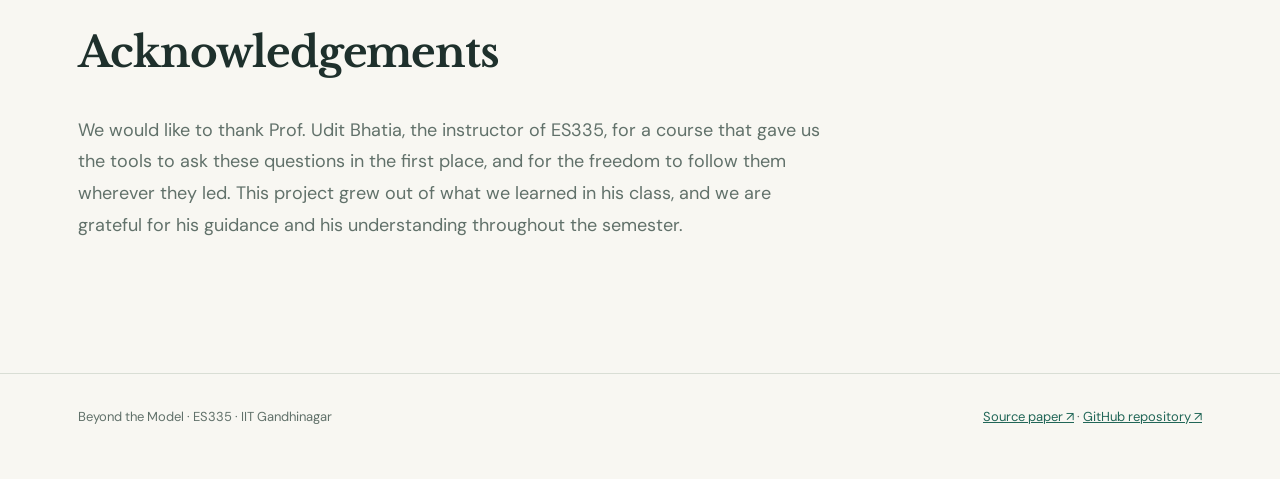
==== commit 490486cf: "Home page showcase for the take-the-shot demo" ====
--- a/docs/index.html
+++ b/docs/index.html
@@ -7,8 +7,8 @@
   <title>
    An interactive data-centric ML study | Beyond the Model
   </title>
-  <link href="css/style.css?v=20261117-eval1" rel="stylesheet"/>
-  <link href="css/home.css?v=20261117-eval1" rel="stylesheet"/>
+  <link href="css/style.css?v=20261117-show1" rel="stylesheet"/>
+  <link href="css/home.css?v=20261117-show1" rel="stylesheet"/>
  </head>
  <body class="home">
   <header class="site-header">
@@ -171,6 +171,44 @@
       </span>
      </a>
     </div>
+    <a aria-label="Open the take-the-shot demo on the Football xG page" class="showcase" href="datasets/dataset-3.html#shot-lab">
+     <div class="showcase-text">
+      <h3>
+       Our favourite part of the project lets you take the shot yourself
+      </h3>
+      <p>
+       On the Football xG page you can drag a shooter, defenders and a goalkeeper around the pitch, and two Logistic Regression models that we trained score the chance as you move them. One of them only knows where the shot is taken from, and the other also sees the football features, so you can watch for yourself why describing a shot well closed the gap with XGBoost.
+      </p>
+      <div class="showcase-xg">
+       <div>
+        <small>Raw model</small>
+        <strong>0.080</strong>
+       </div>
+       <div>
+        <small>With football features</small>
+        <strong class="eng">0.136</strong>
+       </div>
+      </div>
+      <span class="btn">
+       Take the shot yourself →
+      </span>
+     </div>
+     <svg aria-hidden="true" class="showcase-pitch" viewBox="-2 -3 84 64">
+      <rect class="sp-line" height="60" width="80" x="0" y="0"></rect>
+      <rect class="sp-line" height="18" width="44" x="18" y="0"></rect>
+      <rect class="sp-line" height="6" width="20" x="30" y="0"></rect>
+      <path class="sp-line" d="M32 18 A10 10 0 0 0 48 18"></path>
+      <path class="sp-line" d="M30 60 A10 10 0 0 1 50 60"></path>
+      <circle class="sp-spot" cx="40" cy="12" r="0.45"></circle>
+      <rect class="sp-goal" height="1.6" width="8" x="36" y="-1.6"></rect>
+      <polygon class="sp-cone" points="33,16 36,0 44,0"></polygon>
+      <line class="sp-near" x1="33" x2="37" y1="16" y2="10"></line>
+      <circle class="sp-def sp-in" cx="37" cy="10" r="1.7"></circle>
+      <circle class="sp-def" cx="45" cy="12" r="1.7"></circle>
+      <circle class="sp-gk" cx="40" cy="1.5" r="1.7"></circle>
+      <circle class="sp-shooter" cx="33" cy="16" r="1.9"></circle>
+     </svg>
+    </a>
    </section>
    <section class="section wrap" id="summary">
     <h2>
@@ -254,7 +292,7 @@
      Everything you need to follow our steps
     </h2>
     <ul class="repro-list">
-     <li><strong>Notebooks:</strong> the final Kaggle notebooks with their saved outputs, for <a href="notebooks/nyc-taxi.ipynb">NYC Taxi</a>, <a href="notebooks/seoul-bike-sharing.ipynb">Seoul Bikes</a> and <a href="notebooks/football-xg.ipynb">Football xG</a>.</li>
+     <li><strong>Notebooks:</strong> the final Kaggle notebooks with their saved outputs, for <a href="https://www.kaggle.com/code/dhyeybuch/es335-project-nyc-taxi" rel="noopener noreferrer" target="_blank">NYC Taxi</a>, <a href="https://www.kaggle.com/code/dhyeybuch/es335-project-seoul-bikesharing" rel="noopener noreferrer" target="_blank">Seoul Bikes</a> and <a href="https://www.kaggle.com/code/dhyeybuch/es335-project-football-xg" rel="noopener noreferrer" target="_blank">Football xG</a>.</li>
      <li><strong>Data:</strong> the datasets aren’t redistributed here. NYC Taxi and Seoul Bikes come from Kaggle (<a href="https://www.kaggle.com/datasets/elemento/nyc-yellow-taxi-trip-data" rel="noopener noreferrer" target="_blank">NYC Yellow Taxi ↗</a>, <a href="https://www.kaggle.com/datasets/waleedejaz/seoul-bike-sharing-demand" rel="noopener noreferrer" target="_blank">Seoul Bike Sharing ↗</a>), and the football shots come from <a href="https://github.com/statsbomb/open-data" rel="noopener noreferrer" target="_blank">StatsBomb Open Data ↗</a>, built into a table by a separate Kaggle notebook.</li>
      <li><strong>The numbers on this site:</strong> every score is taken from a saved notebook output, and the Football xG and Seoul timeline data are generated by scripts in the tools folder, which check their output against the notebooks.</li>
      <li><strong>Splits and seeds:</strong> every split uses random_state=42, and the exact split code is shown on each case-study page.</li>
@@ -314,9 +352,9 @@
     </span>
    </div>
   </footer>
-  <script defer="" src="js/common.js?v=20261117-eval1">
+  <script defer="" src="js/common.js?v=20261117-show1">
   </script>
-  <script defer="" src="js/home.js?v=20261117-eval1">
+  <script defer="" src="js/home.js?v=20261117-show1">
   </script>
  </body>
 </html>
--- a/docs/css/home.css
+++ b/docs/css/home.css
@@ -267,7 +267,89 @@
   margin: 5px 0;
 }
 
+/* Showcase: a still of the take-the-shot demo, linking straight to it. */
+.showcase {
+  display: grid;
+  grid-template-columns: minmax(0, 1.25fr) minmax(0, 1fr);
+  gap: 28px;
+  align-items: center;
+  margin: 8px 0 0;
+  padding: 26px;
+  border: 1px solid var(--line);
+  border-radius: 10px;
+  background: var(--white);
+  box-shadow: var(--shadow);
+  color: var(--ink);
+  text-decoration: none;
+  transition: border-color 0.15s, transform 0.15s;
+}
+
+.showcase:hover {
+  border-color: var(--forest);
+  transform: translateY(-2px);
+}
+
+.showcase h3 {
+  font: 700 22px/1.35 'Libre Baskerville', serif;
+  margin: 0 0 10px;
+}
+
+.showcase p {
+  color: var(--muted);
+  font-size: 14px;
+  margin: 0 0 16px;
+}
+
+.showcase-xg {
+  display: flex;
+  gap: 12px;
+  margin-bottom: 18px;
+}
+
+.showcase-xg > div {
+  border: 1px solid var(--line);
+  border-radius: 5px;
+  background: #fcfcf9;
+  padding: 8px 14px;
+}
+
+.showcase-xg small {
+  display: block;
+  font-size: 11px;
+  color: var(--muted);
+}
+
+.showcase-xg strong {
+  font: 700 22px 'Libre Baskerville', serif;
+}
+
+.showcase-xg strong.eng {
+  color: var(--forest);
+}
+
+.showcase-pitch {
+  display: block;
+  width: 100%;
+  height: auto;
+  background: #e9f0e6;
+  border-radius: 6px;
+}
+
+.sp-line { fill: none; stroke: #b7c8b9; stroke-width: 0.35; }
+.sp-spot { fill: #b7c8b9; }
+.sp-goal { fill: var(--ink); }
+.sp-cone { fill: rgba(33, 102, 87, 0.14); stroke: rgba(33, 102, 87, 0.55); stroke-width: 0.25; stroke-dasharray: 0.8 0.6; }
+.sp-near { stroke: #a95e4f; stroke-width: 0.3; stroke-dasharray: 0.6 0.5; }
+.sp-def { fill: #a95e4f; stroke: white; stroke-width: 0.45; }
+.sp-def.sp-in { stroke: var(--ink); stroke-width: 0.7; }
+.sp-gk { fill: var(--ink); stroke: white; stroke-width: 0.45; }
+.sp-shooter { fill: #c78343; stroke: white; stroke-width: 0.45; }
+
 @media (max-width: 860px) {
+  .showcase {
+    grid-template-columns: minmax(0, 1fr);
+  }
+
   .levers {
     grid-template-columns: minmax(0, 1fr);
   }
